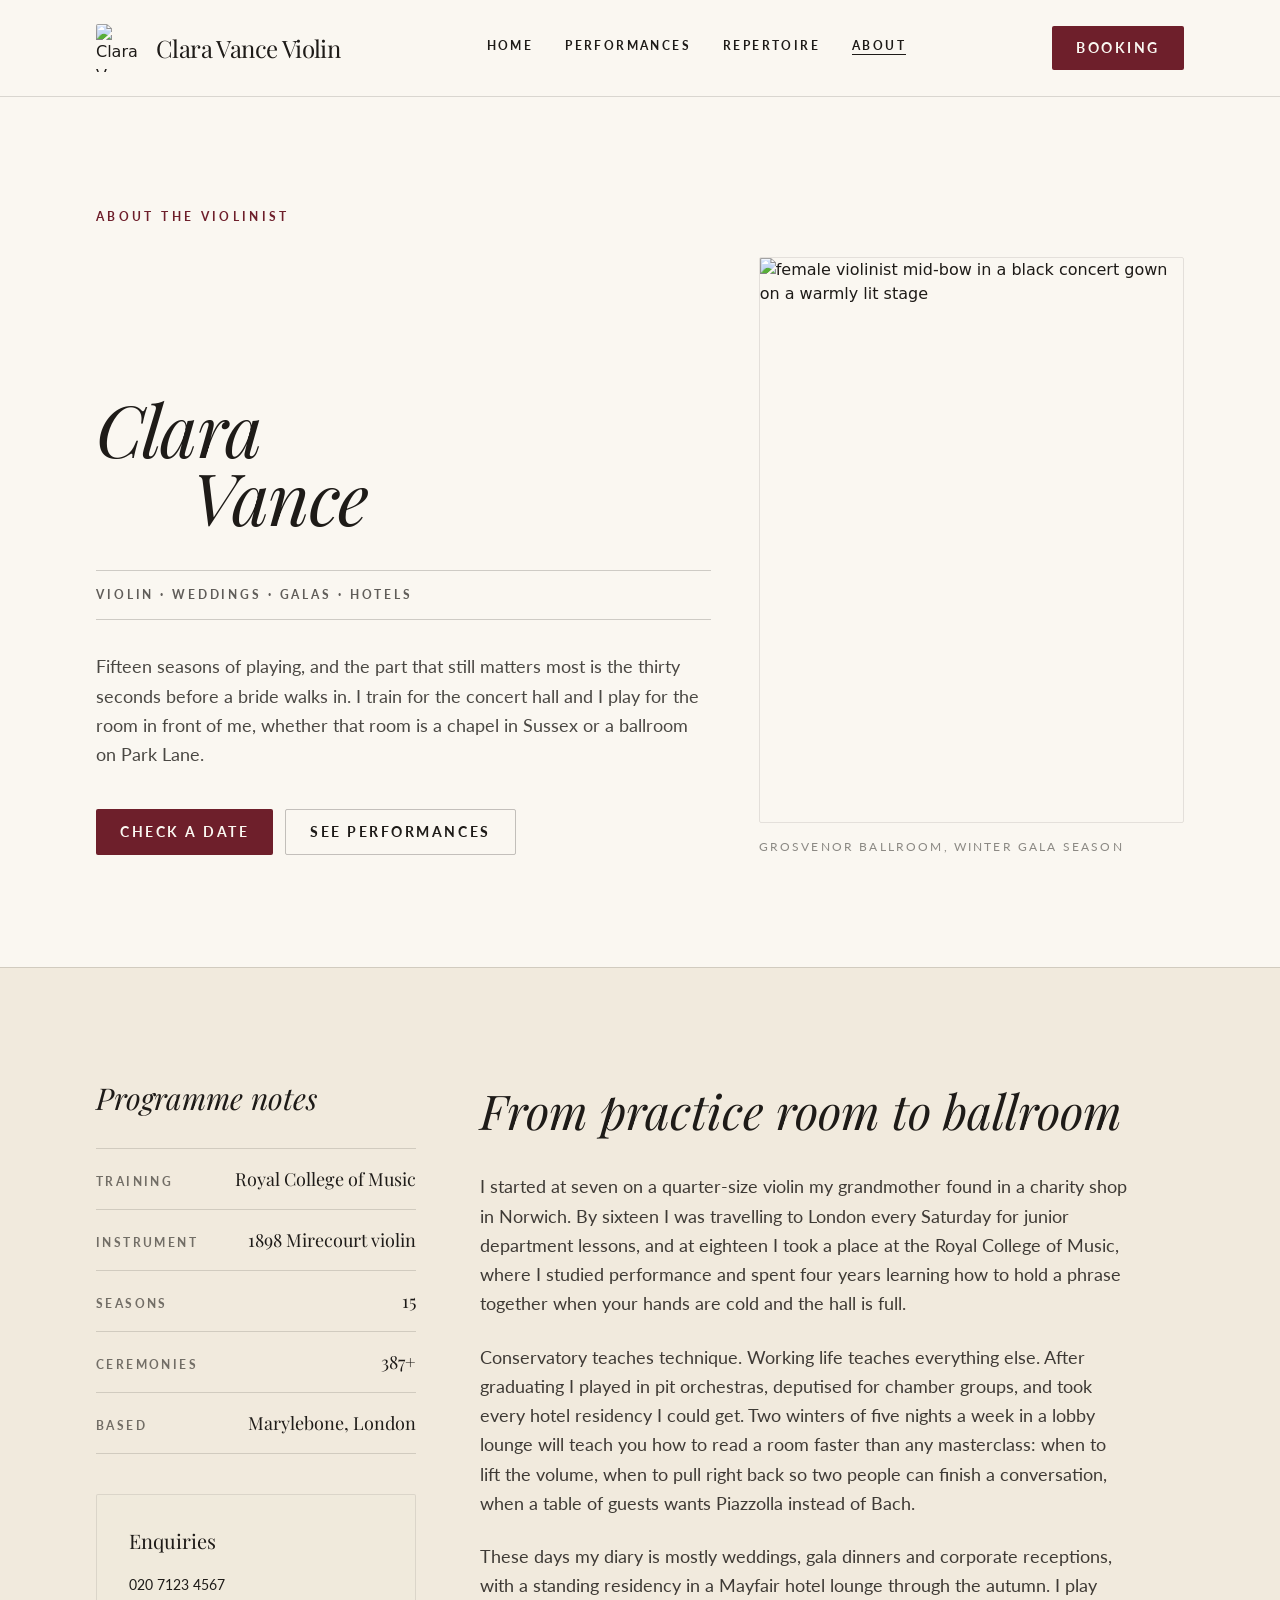
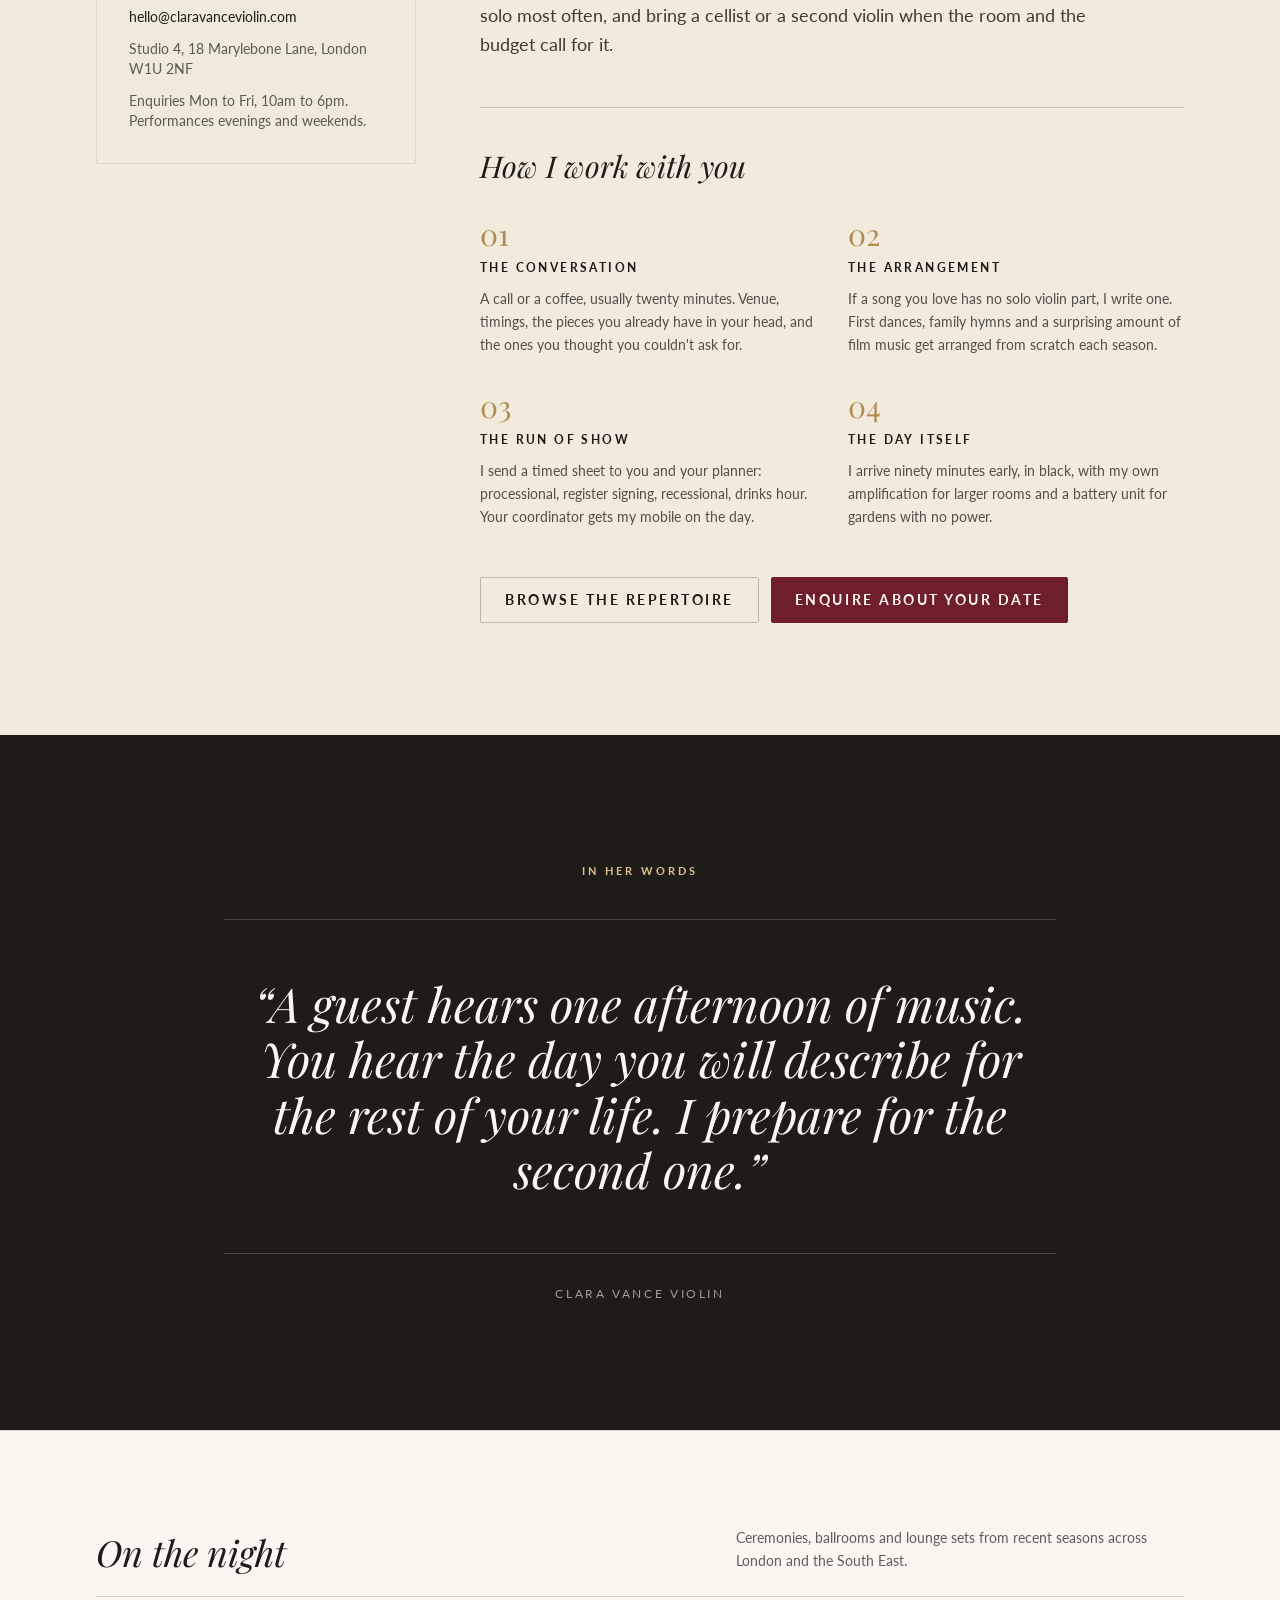
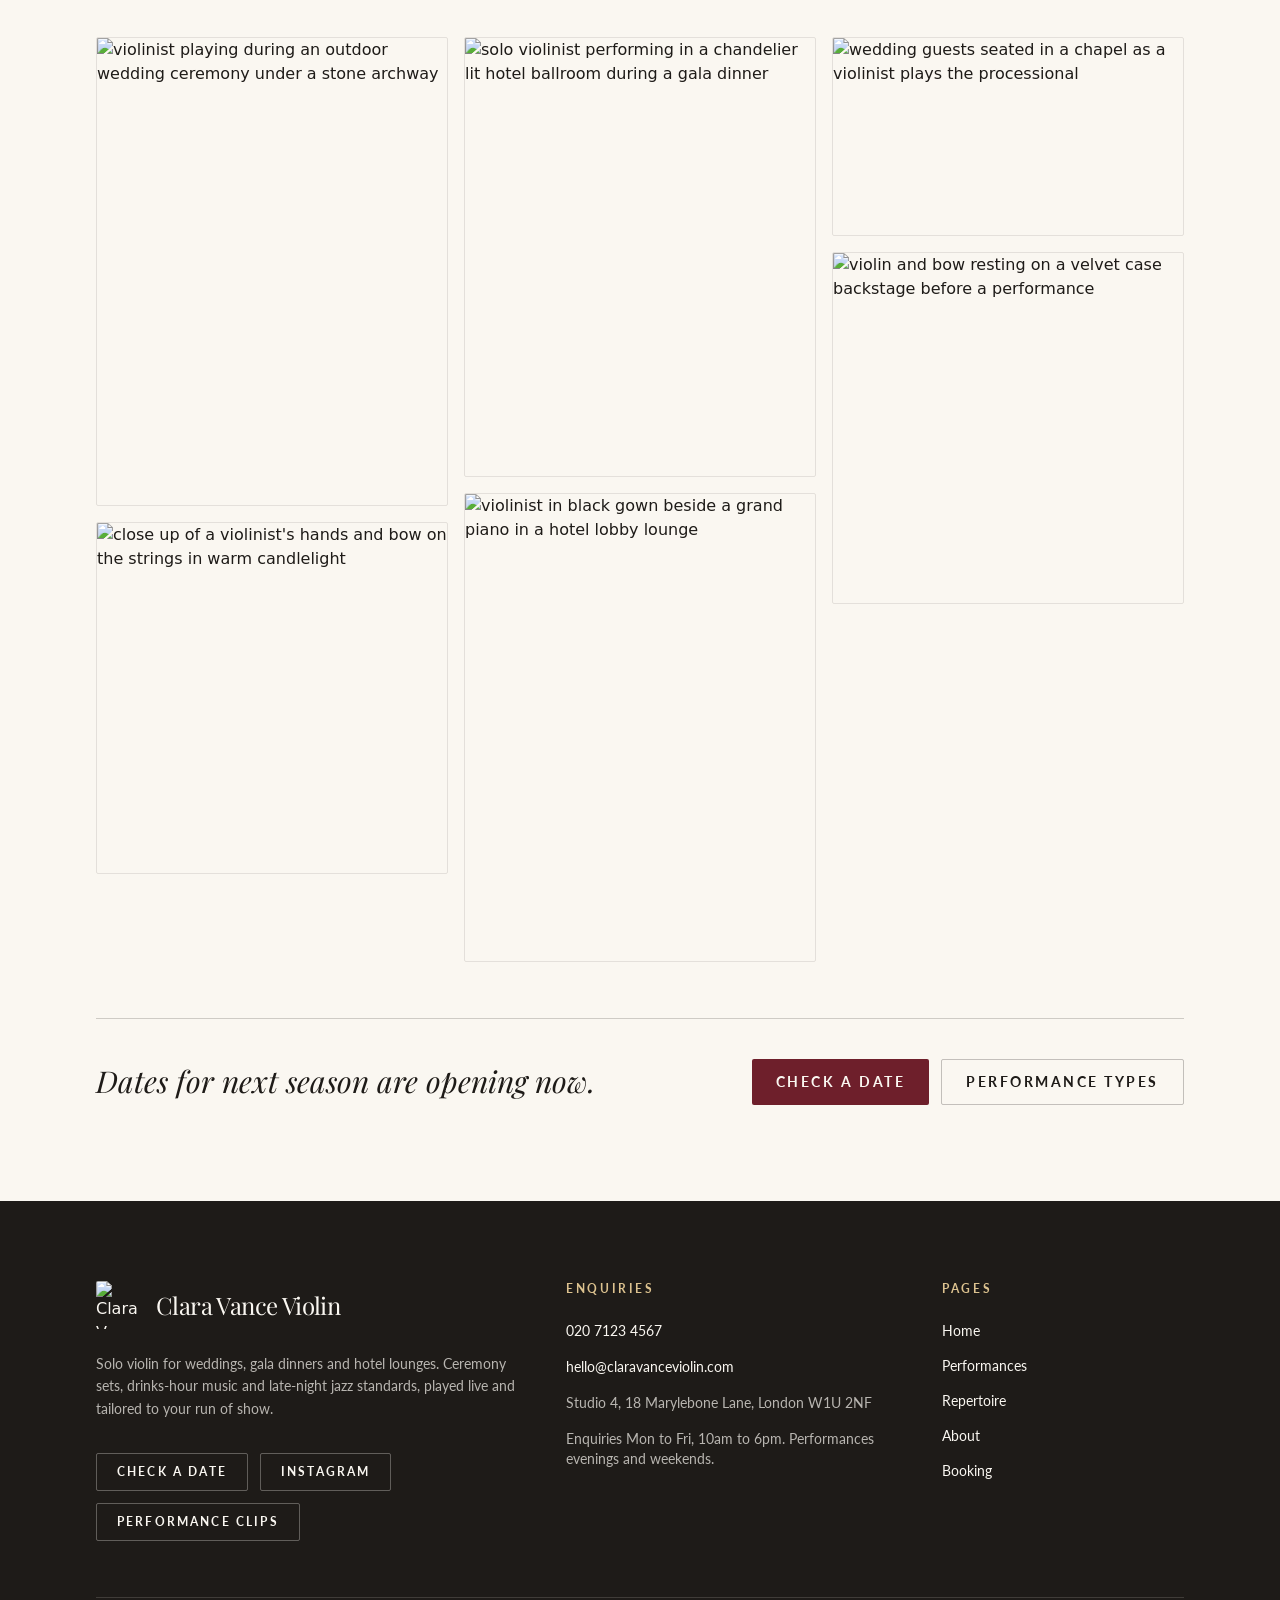
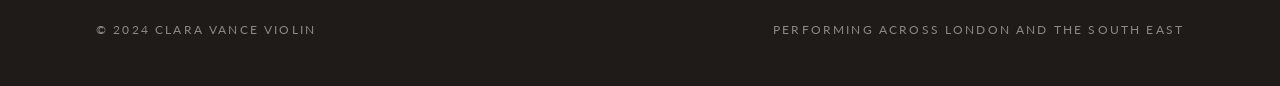
==== about.html @ da0c7bb3 "Initial site generated by Tibly" ====
<!DOCTYPE html>
<html lang="en">
<head>
<meta charset="utf-8">
<meta name="viewport" content="width=device-width, initial-scale=1">
<title>About Clara Vance | Solo Violinist for Weddings, Galas & Hotels</title>
<meta name="description" content="Conservatory-trained violinist Clara Vance on her training, fifteen seasons of stage work, and the care she brings to ceremonies, gala dinners and hotel lounges across London.">
<link rel="canonical" href="https://clara-vance-violin-9571.sites.tibly.ai/about">
<meta property="og:type" content="website">
<meta property="og:url" content="https://clara-vance-violin-9571.sites.tibly.ai/about">
<meta property="og:site_name" content="Clara Vance Violin">
<meta property="og:title" content="About Clara Vance | Solo Violinist for Weddings, Galas & Hotels">
<meta property="og:description" content="Conservatory-trained violinist Clara Vance on her training, fifteen seasons of stage work, and the care she brings to ceremonies, gala dinners and hotel lounges across London.">
<meta name="twitter:card" content="summary_large_image">
<script type="application/ld+json" data-tibly-business>{"@context":"https://schema.org","@type":"EntertainmentBusiness","image":"https://br-winter-boat-ajcnusyq.storage.c-3.us-east-2.aws.neon.tech/tibly-site-media/sites/778c7a26-e662-4192-a904-ceca4e2b416d/0bd3ab7cd6248f8b768b9ccfe8e011fa.jpg","name":"Clara Vance Violin","url":"https://clara-vance-violin-9571.sites.tibly.ai/"}</script>
<link rel="preconnect" href="https://fonts.googleapis.com">
<link rel="preconnect" href="https://fonts.gstatic.com" crossorigin>
<link href="https://fonts.googleapis.com/css2?family=Playfair+Display:ital,wght@0,400;0,500;0,700;1,400;1,500&family=Lato:wght@300;400;700;900&display=swap" rel="stylesheet">
<style>details[open] > *:not(summary){animation:tibly-acc .35s ease}@keyframes tibly-acc{from{opacity:0;transform:translateY(-4px)}}</style>
<style>@media (prefers-reduced-motion:no-preference){.tibly-fx{opacity:0;transform:translateY(24px);transition:opacity .7s ease,transform .7s ease}.tibly-fx.tibly-fx-in{opacity:1;transform:none}}</style>
<script>addEventListener('DOMContentLoaded',function(){if(!('IntersectionObserver' in window))return;var io=new IntersectionObserver(function(es){es.forEach(function(en){if(en.isIntersecting){en.target.classList.add('tibly-fx-in');io.unobserve(en.target)}})},{rootMargin:'0px 0px -8% 0px'});document.querySelectorAll('section[data-block] > *').forEach(function(el){var p=getComputedStyle(el).position;if(p==='absolute'||p==='fixed')return;if(el.getBoundingClientRect().top>innerHeight){el.classList.add('tibly-fx');io.observe(el)}})});</script>

<link rel="icon" href="https://br-winter-boat-ajcnusyq.storage.c-3.us-east-2.aws.neon.tech/tibly-site-media/sites/778c7a26-e662-4192-a904-ceca4e2b416d/442e366c1d0c30c032966763adc40802.png">
<style>.tibly-ba{position:relative;overflow:hidden;--ba:50%;cursor:ew-resize;touch-action:pan-y;user-select:none;-webkit-user-select:none}.tibly-ba>img{display:block;width:100%;height:100%;object-fit:cover}.tibly-ba .tibly-ba-before{position:absolute;inset:0;clip-path:inset(0 calc(100% - var(--ba)) 0 0)}.tibly-ba .tibly-ba-before img{display:block;width:100%;height:100%;object-fit:cover}.tibly-ba::after{content:'';position:absolute;top:0;bottom:0;left:var(--ba);width:2px;margin-left:-1px;background:#fff;box-shadow:0 0 6px rgba(0,0,0,.55);pointer-events:none;z-index:1}.tibly-ba::before{content:'';position:absolute;top:50%;left:var(--ba);width:44px;height:44px;transform:translate(-50%,-50%);border-radius:9999px;background:rgba(0,0,0,.75) url("data:image/svg+xml,%3Csvg%20xmlns='http://www.w3.org/2000/svg'%20viewBox='0%200%2024%2024'%20fill='%23fff'%3E%3Cpath%20d='M9%206l-6%206%206%206zM15%206l6%206-6%206z'/%3E%3C/svg%3E") center/22px 22px no-repeat;border:2px solid #fff;box-shadow:0 2px 8px rgba(0,0,0,.4);pointer-events:none;z-index:1}.tibly-ba input[type=range]{position:absolute;inset:0;width:100%;height:100%;margin:0;opacity:0;pointer-events:none;-webkit-appearance:none;appearance:none;z-index:2}[data-lightbox]{cursor:zoom-in}.tibly-lb{position:fixed;inset:0;z-index:9999;background:rgba(0,0,0,.92);display:flex;align-items:center;justify-content:center;cursor:zoom-out;padding:24px}.tibly-lb img{max-width:100%;max-height:100%;object-fit:contain}</style>
<script>document.addEventListener('input',function(e){var t=e.target;if(!t||t.type!=='range')return;var c=t.closest&&t.closest('.tibly-ba');if(c)c.style.setProperty('--ba',t.value+'%')});document.addEventListener('pointerdown',function(e){var c=e.target.closest&&e.target.closest('.tibly-ba');if(!c||e.button>0)return;e.preventDefault();var inp=c.querySelector('input[type=range]');var set=function(x){var r=c.getBoundingClientRect();if(!r.width)return;var p=Math.max(0,Math.min(100,(x-r.left)*100/r.width));c.style.setProperty('--ba',p+'%');if(inp)inp.value=Math.round(p)};set(e.clientX);var mv=function(ev){set(ev.clientX)};var up=function(){document.removeEventListener('pointermove',mv);document.removeEventListener('pointerup',up);document.removeEventListener('pointercancel',up)};document.addEventListener('pointermove',mv);document.addEventListener('pointerup',up);document.addEventListener('pointercancel',up)});document.addEventListener('click',function(e){var im=e.target.closest&&e.target.closest('[data-lightbox]');if(!im||!(im.currentSrc||im.src))return;e.preventDefault();var o=document.createElement('div');o.className='tibly-lb';var big=document.createElement('img');big.src=im.currentSrc||im.src;big.alt=im.alt||'';o.appendChild(big);o.addEventListener('click',function(){o.remove()});document.addEventListener('keydown',function esc(ev){if(ev.key==='Escape'){o.remove();document.removeEventListener('keydown',esc)}});document.body.appendChild(o)});document.addEventListener('click',function(e){var x=e.target.closest&&e.target.closest('[data-announce-close]');if(!x)return;var b=x.closest('[data-announce]');if(b){b.style.display='none';try{sessionStorage.setItem('tibly-announce','1')}catch(_){}}});addEventListener('DOMContentLoaded',function(){try{if(sessionStorage.getItem('tibly-announce')==='1'){var b=document.querySelector('[data-announce]');if(b)b.style.display='none'}}catch(_){}if('IntersectionObserver' in window&&!matchMedia('(prefers-reduced-motion:reduce)').matches){var els=document.querySelectorAll('[data-count]');if(els.length){var io=new IntersectionObserver(function(es){es.forEach(function(en){if(!en.isIntersecting)return;io.unobserve(en.target);var el=en.target,s=el.textContent||'',m=s.match(/[\d,]*\d(?:\.\d+)?/);if(!m)return;var raw=m[0],num=parseFloat(raw.replace(/,/g,''));if(!isFinite(num))return;if(!el.getAttribute('data-count'))el.setAttribute('data-count',s);var pre=s.slice(0,m.index),post=s.slice(m.index+raw.length),grp=raw.indexOf(',')>=0,dec=(raw.split('.')[1]||'').length,t0=performance.now();requestAnimationFrame(function tick(now){var p=Math.min((now-t0)/1400,1);p=1-Math.pow(1-p,3);var v=(num*p).toFixed(dec);if(grp)v=Number(v).toLocaleString('en-US',{minimumFractionDigits:dec});el.textContent=pre+v+post;if(p<1)requestAnimationFrame(tick)})})},{rootMargin:'0px 0px -10% 0px'});els.forEach(function(el){io.observe(el)})}}var badge=document.querySelector('[data-tibly-open]');if(badge){var src=document.querySelector('[data-tibly-field="hours"]');var txt=(src&&src.textContent||'').toLowerCase();var days=['sun','mon','tue','wed','thu','fri','sat'];var toMin=function(h,mm,ap){h=+h;mm=+(mm||0);if(ap==='pm'&&h!==12)h+=12;if(ap==='am'&&h===12)h=0;return h*60+mm};var spans=[];var re=/(sun|mon|tue|wed|thu|fri|sat|daily|every ?day)[a-z]*\s*(?:[-\u2013\u2014]\s*(sun|mon|tue|wed|thu|fri|sat)[a-z]*)?\s*:?\s*(\d{1,2})(?::(\d{2}))?\s*(am|pm)?\s*[-\u2013\u2014]\s*(\d{1,2})(?::(\d{2}))?\s*(am|pm)?/g,mm;while((mm=re.exec(txt))){var d1=mm[1].slice(0,3),d2=mm[2],ap1=mm[5]||(mm[8]==='pm'&&+mm[3]<=+mm[6]?'am':mm[8]),o=toMin(mm[3],mm[4],ap1),c=toMin(mm[6],mm[7],mm[8]);var from=d1==='dai'||d1==='eve'?0:days.indexOf(d1),to=d2?days.indexOf(d2.slice(0,3)):(d1==='dai'||d1==='eve'?6:from);if(from<0)continue;for(var d=from;;d=(d+1)%7){spans.push([d,o,c]);if(d===to)break}}if(spans.length){var now=new Date(),cur=now.getDay(),min=now.getHours()*60+now.getMinutes();var open=spans.some(function(s){return s[0]===cur&&min>=s[1]&&min<s[2]});badge.textContent=open?(badge.getAttribute('data-open-text')||'Open now'):(badge.getAttribute('data-closed-text')||'Closed now');badge.setAttribute('data-state',open?'open':'closed');badge.hidden=false}}});</script>
<style>header a[aria-current="page"]:not(:has(img,svg)){text-decoration:underline;text-underline-offset:4px;text-decoration-thickness:1px}</style>
<style>#nav-open~[class*="peer-checked:"][class*="fixed"]{min-height:100vh;min-height:100dvh}@media (prefers-reduced-motion:no-preference){label[for="nav-open"] span{transition:transform .3s ease,opacity .2s ease}header:has(#nav-open:checked) label[for="nav-open"]:not([aria-label="Close" i]) span:not(:has(span)):nth-of-type(1){transform:translateY(8px) rotate(45deg)}header:has(#nav-open:checked) label[for="nav-open"]:not([aria-label="Close" i]) span:not(:has(span)):nth-of-type(2){opacity:0}header:has(#nav-open:checked) label[for="nav-open"]:not([aria-label="Close" i]) span:not(:has(span)):nth-of-type(3){transform:translateY(-8px) rotate(-45deg)}#nav-open:checked~[class*="peer-checked:"]{animation:tibly-nav-in .25s ease}#nav-open:checked~[class*="peer-checked:"] label[for="nav-open"]{display:inline-block;animation:tibly-x-in .35s ease}@keyframes tibly-nav-in{from{opacity:0;transform:translateY(10px)}}@keyframes tibly-x-in{from{opacity:0;transform:rotate(-90deg) scale(.6)}}}</style>
<link rel="stylesheet" href="/styles.css?v=04a5b205">
</head>
<body>
<!-- block:header -->
<header class="w-full bg-surface text-ink border-b border-ink/15">
  <div class="mx-auto w-full max-w-6xl px-5 sm:px-8">
    <input type="checkbox" id="nav-open" class="peer sr-only">

    <div class="flex items-center justify-between gap-4 py-4 md:py-6">
      <a href="/" class="flex items-center gap-3 group">
        <img data-tibly-logo src="https://br-winter-boat-ajcnusyq.storage.c-3.us-east-2.aws.neon.tech/tibly-site-media/sites/778c7a26-e662-4192-a904-ceca4e2b416d/0bd3ab7cd6248f8b768b9ccfe8e011fa.jpg"
             alt="Clara Vance Violin" class="h-10 w-10 md:h-12 md:w-12 rounded-sm object-cover">
        <span class="font-display text-lg md:text-2xl tracking-tight leading-none transition-colors duration-300 group-hover:text-brand-600" data-tibly-field="business-name">Clara Vance Violin</span>
      </a>

      <nav class="hidden md:flex items-center gap-8 font-body text-xs font-bold uppercase tracking-[0.2em]">
        <a href="/" class="border-b border-transparent pb-1 transition-colors duration-300 hover:border-brand-600 hover:text-brand-600">Home</a>
        <a href="/performances" class="border-b border-transparent pb-1 transition-colors duration-300 hover:border-brand-600 hover:text-brand-600">Performances</a>
        <a href="/repertoire" class="border-b border-transparent pb-1 transition-colors duration-300 hover:border-brand-600 hover:text-brand-600">Repertoire</a>
        <a href="/about" class="border-b border-transparent pb-1 transition-colors duration-300 hover:border-brand-600 hover:text-brand-600" aria-current="page">About</a>
      </nav>

      <a href="/booking" class="btn hidden md:inline-flex">Booking</a>

      <label for="nav-open" class="md:hidden cursor-pointer p-2 -mr-2" aria-label="Menu">
        <span class="block h-px w-7 bg-ink"></span>
        <span class="block h-px w-7 bg-ink mt-2"></span>
        <span class="block h-px w-7 bg-ink mt-2"></span>
      </label>
    </div>

    <div class="hidden peer-checked:flex md:hidden fixed inset-0 z-50 flex-col bg-surface">
      <div class="flex items-center justify-between px-5 py-4 border-b border-ink/15">
        <span class="flex items-center gap-3">
          <img src="https://br-winter-boat-ajcnusyq.storage.c-3.us-east-2.aws.neon.tech/tibly-site-media/sites/778c7a26-e662-4192-a904-ceca4e2b416d/0bd3ab7cd6248f8b768b9ccfe8e011fa.jpg"
               alt="Clara Vance Violin" class="h-10 w-10 rounded-sm object-cover">
          <span class="font-display text-lg tracking-tight">Clara Vance Violin</span>
        </span>
        <label for="nav-open" aria-label="Close" class="cursor-pointer p-2 -mr-2 font-display text-3xl leading-none">&times;</label>
      </div>

      <nav class="flex flex-col gap-6 px-5 py-10 font-display text-3xl">
        <a href="/" class="transition-colors duration-300 hover:text-brand-600">Home</a>
        <a href="/performances" class="transition-colors duration-300 hover:text-brand-600">Performances</a>
        <a href="/repertoire" class="transition-colors duration-300 hover:text-brand-600">Repertoire</a>
        <a href="/about" class="transition-colors duration-300 hover:text-brand-600" aria-current="page">About</a>
        <a href="/booking" class="transition-colors duration-300 hover:text-brand-600">Booking</a>
      </nav>

      <div class="mt-auto border-t border-ink/15 px-5 py-6">
        <a href="/booking" class="btn w-full">Check a date</a>
      </div>
    </div>
  </div>
</header>
<!-- /block:header -->
<!-- block:statement-hero -->
<section class="bg-surface text-ink" data-block="statement-hero">
  <div class="mx-auto w-full max-w-6xl px-5 sm:px-8 py-16 md:py-28">
    <p class="font-body text-[11px] sm:text-xs font-bold uppercase tracking-[0.28em] text-brand-600">About the violinist</p>

    <div class="mt-8 grid grid-cols-1 gap-10 md:grid-cols-12 md:gap-12 md:items-end">
      <div class="md:col-span-7">
        <h1 class="font-display text-4xl leading-[0.95] tracking-tight sm:text-6xl md:text-7xl">
          <span class="block italic">Clara</span>
          <span class="block italic pl-6 sm:pl-16 md:pl-24">Vance</span>
        </h1>

        <div class="mt-10 border-t border-b border-ink/20 py-4">
          <p class="font-body text-[11px] sm:text-xs font-bold uppercase tracking-[0.24em] text-ink/70">
            Violin &middot; Weddings &middot; Galas &middot; Hotels
          </p>
        </div>

        <p class="mt-8 max-w-prose font-body text-base leading-relaxed text-ink/80 sm:text-lg">
          Fifteen seasons of playing, and the part that still matters most is the thirty seconds
          before a bride walks in. I train for the concert hall and I play for the room in front of me,
          whether that room is a chapel in Sussex or a ballroom on Park Lane.
        </p>

        <div class="mt-10 flex flex-col gap-3 sm:flex-row sm:flex-wrap">
          <a href="/booking" class="btn">Check a date</a>
          <a href="/performances" class="btn-secondary">See performances</a>
        </div>
      </div>

      <div class="md:col-span-5">
        <div class="overflow-hidden rounded-sm border border-ink/10">
          <img loading="lazy" src="https://images.pexels.com/photos/4898305/pexels-photo-4898305.jpeg?auto=compress&cs=tinysrgb&h=650&w=940" alt="female violinist mid-bow in a black concert gown on a warmly lit stage" class="aspect-[3/4] w-full object-cover animate-kenburns">
        </div>
        <p class="mt-4 font-body text-xs uppercase tracking-[0.18em] text-ink/50">
          Grosvenor Ballroom, winter gala season
        </p>
      </div>
    </div>
  </div>
</section>
<!-- /block:statement-hero -->
<!-- block:longform-intro -->
<section class="bg-surface-2 text-ink border-t border-ink/15" data-block="longform-intro">
  <div class="mx-auto w-full max-w-6xl px-5 sm:px-8 py-16 md:py-28">
    <div class="grid grid-cols-1 gap-12 md:grid-cols-12 md:gap-16">

      <aside class="md:col-span-4">
        <h2 class="font-display text-2xl italic sm:text-3xl">Programme notes</h2>
        <dl class="mt-8 divide-y divide-ink/15 border-t border-b border-ink/15">
          <div class="flex items-baseline justify-between gap-6 py-4">
            <dt class="font-body text-xs font-bold uppercase tracking-[0.2em] text-ink/60">Training</dt>
            <dd class="font-display text-lg text-right">Royal College of Music</dd>
          </div>
          <div class="flex items-baseline justify-between gap-6 py-4">
            <dt class="font-body text-xs font-bold uppercase tracking-[0.2em] text-ink/60">Instrument</dt>
            <dd class="font-display text-lg text-right">1898 Mirecourt violin</dd>
          </div>
          <div class="flex items-baseline justify-between gap-6 py-4">
            <dt class="font-body text-xs font-bold uppercase tracking-[0.2em] text-ink/60">Seasons</dt>
            <dd class="font-display text-lg text-right"><span data-count>15</span></dd>
          </div>
          <div class="flex items-baseline justify-between gap-6 py-4">
            <dt class="font-body text-xs font-bold uppercase tracking-[0.2em] text-ink/60">Ceremonies</dt>
            <dd class="font-display text-lg text-right"><span data-count>400+</span></dd>
          </div>
          <div class="flex items-baseline justify-between gap-6 py-4">
            <dt class="font-body text-xs font-bold uppercase tracking-[0.2em] text-ink/60">Based</dt>
            <dd class="font-display text-lg text-right">Marylebone, London</dd>
          </div>
        </dl>

        <div class="card mt-10">
          <h3 class="font-display text-xl">Enquiries</h3>
          <ul class="mt-5 space-y-3 font-body text-sm">
            <li>
              <a href="tel:+442071234567" class="border-b border-transparent pb-0.5 transition-colors duration-300 hover:border-brand-600 hover:text-brand-600">
                <span data-tibly-field="phone">020 7123 4567</span>
              </a>
            </li>
            <li>
              <a href="mailto:hello@claravanceviolin.com" class="break-words border-b border-transparent pb-0.5 transition-colors duration-300 hover:border-brand-600 hover:text-brand-600">
                <span data-tibly-field="email">hello@claravanceviolin.com</span>
              </a>
            </li>
            <li class="text-ink/70" data-tibly-field="address">Studio 4, 18 Marylebone Lane, London W1U 2NF</li>
            <li class="flex flex-wrap items-center gap-3">
              <span class="text-ink/70" data-tibly-field="hours">Enquiries Mon to Fri, 10am to 6pm. Performances evenings and weekends.</span>
              <span data-tibly-open hidden class="rounded-sm border border-ink/20 px-2 py-1 font-body text-[10px] font-bold uppercase tracking-[0.18em] data-[state=open]:border-brand-600 data-[state=open]:text-brand-600"></span>
            </li>
          </ul>
        </div>
      </aside>

      <div class="md:col-span-8">
        <h2 class="font-display text-3xl italic leading-tight sm:text-4xl md:text-5xl">
          From practice room to ballroom
        </h2>

        <div class="mt-8 max-w-prose space-y-6 font-body text-base leading-relaxed text-ink/85 sm:text-lg">
          <p>
            I started at seven on a quarter-size violin my grandmother found in a charity shop in Norwich.
            By sixteen I was travelling to London every Saturday for junior department lessons, and at
            eighteen I took a place at the Royal College of Music, where I studied performance and spent
            four years learning how to hold a phrase together when your hands are cold and the hall is full.
          </p>
          <p>
            Conservatory teaches technique. Working life teaches everything else. After graduating I played
            in pit orchestras, deputised for chamber groups, and took every hotel residency I could get.
            Two winters of five nights a week in a lobby lounge will teach you how to read a room faster
            than any masterclass: when to lift the volume, when to pull right back so two people can finish
            a conversation, when a table of guests wants Piazzolla instead of Bach.
          </p>
          <p>
            These days my diary is mostly weddings, gala dinners and corporate receptions, with a standing
            residency in a Mayfair hotel lounge through the autumn. I play solo most often, and bring a
            cellist or a second violin when the room and the budget call for it.
          </p>
        </div>

        <div class="mt-12 border-t border-ink/20 pt-10">
          <h3 class="font-display text-2xl italic sm:text-3xl">How I work with you</h3>
          <div class="mt-8 grid grid-cols-1 gap-8 sm:grid-cols-2">
            <div>
              <p class="font-display text-3xl text-accent-500">01</p>
              <h4 class="mt-2 font-body text-xs font-bold uppercase tracking-[0.2em]">The conversation</h4>
              <p class="mt-3 font-body text-sm leading-relaxed text-ink/75">
                A call or a coffee, usually twenty minutes. Venue, timings, the pieces you already have in
                your head, and the ones you thought you couldn't ask for.
              </p>
            </div>
            <div>
              <p class="font-display text-3xl text-accent-500">02</p>
              <h4 class="mt-2 font-body text-xs font-bold uppercase tracking-[0.2em]">The arrangement</h4>
              <p class="mt-3 font-body text-sm leading-relaxed text-ink/75">
                If a song you love has no solo violin part, I write one. First dances, family hymns and
                a surprising amount of film music get arranged from scratch each season.
              </p>
            </div>
            <div>
              <p class="font-display text-3xl text-accent-500">03</p>
              <h4 class="mt-2 font-body text-xs font-bold uppercase tracking-[0.2em]">The run of show</h4>
              <p class="mt-3 font-body text-sm leading-relaxed text-ink/75">
                I send a timed sheet to you and your planner: processional, register signing, recessional,
                drinks hour. Your coordinator gets my mobile on the day.
              </p>
            </div>
            <div>
              <p class="font-display text-3xl text-accent-500">04</p>
              <h4 class="mt-2 font-body text-xs font-bold uppercase tracking-[0.2em]">The day itself</h4>
              <p class="mt-3 font-body text-sm leading-relaxed text-ink/75">
                I arrive ninety minutes early, in black, with my own amplification for larger rooms and
                a battery unit for gardens with no power.
              </p>
            </div>
          </div>
        </div>

        <div class="mt-12 flex flex-col gap-3 sm:flex-row sm:flex-wrap">
          <a href="/repertoire" class="btn-secondary">Browse the repertoire</a>
          <a href="/booking" class="btn">Enquire about your date</a>
        </div>
      </div>
    </div>
  </div>
</section>
<!-- /block:longform-intro -->
<!-- block:pull-quote -->
<section class="bg-ink text-surface" data-block="pull-quote">
  <div class="mx-auto w-full max-w-4xl px-5 sm:px-8 py-20 md:py-32">
    <p class="text-center font-body text-[11px] font-bold uppercase tracking-[0.28em] text-accent-300">In her words</p>
    <blockquote class="mt-10 border-t border-b border-surface/20 py-10 md:py-14">
      <p class="text-center font-display text-2xl italic leading-snug sm:text-4xl md:text-5xl md:leading-[1.15]">
        &ldquo;A guest hears one afternoon of music. You hear the day you will describe
        for the rest of your life. I prepare for the second one.&rdquo;
      </p>
    </blockquote>
    <p class="mt-8 text-center font-body text-xs uppercase tracking-[0.22em] text-surface/60">
      <span data-tibly-field="business-name">Clara Vance Violin</span>
    </p>
  </div>
</section>
<!-- /block:pull-quote -->
<!-- block:gallery-strip -->
<section class="bg-surface text-ink border-t border-ink/15" data-block="gallery-strip">
  <div class="mx-auto w-full max-w-6xl px-5 sm:px-8 py-16 md:py-24">
    <div class="flex flex-col gap-4 border-b border-ink/20 pb-6 sm:flex-row sm:items-end sm:justify-between">
      <h2 class="font-display text-3xl italic sm:text-4xl">On the night</h2>
      <p class="max-w-md font-body text-sm leading-relaxed text-ink/70">
        Ceremonies, ballrooms and lounge sets from recent seasons across London and the South East.
      </p>
    </div>

    <div class="mt-10 columns-2 gap-4 md:columns-3">
      <figure class="mb-4 break-inside-avoid overflow-hidden rounded-sm border border-ink/10">
        <img loading="lazy" data-lightbox src="https://images.pexels.com/photos/38661372/pexels-photo-38661372.jpeg?auto=compress&cs=tinysrgb&h=650&w=940" alt="violinist playing during an outdoor wedding ceremony under a stone archway" class="aspect-[3/4] w-full object-cover transition-transform duration-500 hover:scale-105">
      </figure>
      <figure class="mb-4 break-inside-avoid overflow-hidden rounded-sm border border-ink/10">
        <img loading="lazy" data-lightbox src="https://images.pexels.com/photos/18926394/pexels-photo-18926394.jpeg?auto=compress&cs=tinysrgb&h=650&w=940" alt="close up of a violinist's hands and bow on the strings in warm candlelight" class="aspect-square w-full object-cover transition-transform duration-500 hover:scale-105">
      </figure>
      <figure class="mb-4 break-inside-avoid overflow-hidden rounded-sm border border-ink/10">
        <img loading="lazy" data-lightbox src="https://images.pexels.com/photos/37095586/pexels-photo-37095586.jpeg?auto=compress&cs=tinysrgb&h=650&w=940" alt="solo violinist performing in a chandelier lit hotel ballroom during a gala dinner" class="aspect-[4/5] w-full object-cover transition-transform duration-500 hover:scale-105">
      </figure>
      <figure class="mb-4 break-inside-avoid overflow-hidden rounded-sm border border-ink/10">
        <img loading="lazy" data-lightbox src="https://images.pexels.com/photos/11276604/pexels-photo-11276604.jpeg?auto=compress&cs=tinysrgb&h=650&w=940" alt="violinist in black gown beside a grand piano in a hotel lobby lounge" class="aspect-[3/4] w-full object-cover transition-transform duration-500 hover:scale-105">
      </figure>
      <figure class="mb-4 break-inside-avoid overflow-hidden rounded-sm border border-ink/10">
        <img loading="lazy" data-lightbox src="https://images.pexels.com/photos/8815294/pexels-photo-8815294.jpeg?auto=compress&cs=tinysrgb&h=650&w=940" alt="wedding guests seated in a chapel as a violinist plays the processional" class="aspect-video w-full object-cover transition-transform duration-500 hover:scale-105">
      </figure>
      <figure class="mb-4 break-inside-avoid overflow-hidden rounded-sm border border-ink/10">
        <img loading="lazy" data-lightbox src="https://images.pexels.com/photos/35336036/pexels-photo-35336036.jpeg?auto=compress&cs=tinysrgb&h=650&w=940" alt="violin and bow resting on a velvet case backstage before a performance" class="aspect-square w-full object-cover transition-transform duration-500 hover:scale-105">
      </figure>
    </div>

    <div class="mt-14 border-t border-ink/20 pt-10 md:flex md:items-center md:justify-between md:gap-10">
      <p class="max-w-prose font-display text-2xl italic leading-snug sm:text-3xl">
        Dates for next season are opening now.
      </p>
      <div class="mt-6 flex flex-col gap-3 sm:flex-row md:mt-0 md:shrink-0">
        <a href="/booking" class="btn">Check a date</a>
        <a href="/performances" class="btn-secondary">Performance types</a>
      </div>
    </div>
  </div>
</section>
<!-- /block:gallery-strip -->
<!-- block:footer -->
<footer class="bg-ink text-surface pt-16 pb-24 md:pt-20 md:pb-12">
  <div class="mx-auto w-full max-w-6xl px-5 sm:px-8">
    <div class="grid grid-cols-1 gap-12 md:grid-cols-12 md:gap-10">
      <div class="md:col-span-5">
        <div class="flex items-center gap-3">
          <img src="https://br-winter-boat-ajcnusyq.storage.c-3.us-east-2.aws.neon.tech/tibly-site-media/sites/778c7a26-e662-4192-a904-ceca4e2b416d/0bd3ab7cd6248f8b768b9ccfe8e011fa.jpg"
               alt="Clara Vance Violin" class="h-12 w-12 rounded-sm object-cover">
          <span class="font-display text-2xl tracking-tight" data-tibly-field="business-name">Clara Vance Violin</span>
        </div>
        <p class="mt-6 max-w-prose font-body text-sm leading-relaxed text-surface/70">
          Solo violin for weddings, gala dinners and hotel lounges. Ceremony sets, drinks-hour music and late-night jazz standards, played live and tailored to your run of show.
        </p>
        <div class="mt-8 flex flex-wrap gap-3" data-tibly-field="links">
          <a href="/booking" class="rounded-sm border border-surface/30 px-5 py-2.5 font-body text-xs font-bold uppercase tracking-[0.18em] transition-colors duration-300 hover:border-accent-400 hover:text-accent-300">Check a date</a>
          <a href="https://instagram.com" class="rounded-sm border border-surface/30 px-5 py-2.5 font-body text-xs font-bold uppercase tracking-[0.18em] transition-colors duration-300 hover:border-accent-400 hover:text-accent-300">Instagram</a>
          <a href="https://youtube.com" class="rounded-sm border border-surface/30 px-5 py-2.5 font-body text-xs font-bold uppercase tracking-[0.18em] transition-colors duration-300 hover:border-accent-400 hover:text-accent-300">Performance clips</a>
        </div>
      </div>

      <div class="md:col-span-4">
        <h2 class="font-body text-xs font-bold uppercase tracking-[0.22em] text-accent-300">Enquiries</h2>
        <ul class="mt-6 space-y-4 font-body text-sm">
          <li>
            <a href="tel:+442071234567" class="transition-colors duration-300 hover:text-accent-300">
              <span data-tibly-field="phone">020 7123 4567</span>
            </a>
          </li>
          <li>
            <a href="mailto:hello@claravanceviolin.com" class="break-words transition-colors duration-300 hover:text-accent-300">
              <span data-tibly-field="email">hello@claravanceviolin.com</span>
            </a>
          </li>
          <li>
            <span class="block text-surface/70" data-tibly-field="address">Studio 4, 18 Marylebone Lane, London W1U 2NF</span>
          </li>
          <li>
            <span class="block text-surface/70" data-tibly-field="hours">Enquiries Mon to Fri, 10am to 6pm. Performances evenings and weekends.</span>
          </li>
        </ul>
      </div>

      <div class="md:col-span-3">
        <h2 class="font-body text-xs font-bold uppercase tracking-[0.22em] text-accent-300">Pages</h2>
        <nav class="mt-6 flex flex-col gap-3 font-body text-sm">
          <a href="/" class="w-fit border-b border-transparent pb-0.5 transition-colors duration-300 hover:border-accent-400 hover:text-accent-300">Home</a>
          <a href="/performances" class="w-fit border-b border-transparent pb-0.5 transition-colors duration-300 hover:border-accent-400 hover:text-accent-300">Performances</a>
          <a href="/repertoire" class="w-fit border-b border-transparent pb-0.5 transition-colors duration-300 hover:border-accent-400 hover:text-accent-300">Repertoire</a>
          <a href="/about" class="w-fit border-b border-transparent pb-0.5 transition-colors duration-300 hover:border-accent-400 hover:text-accent-300">About</a>
          <a href="/booking" class="w-fit border-b border-transparent pb-0.5 transition-colors duration-300 hover:border-accent-400 hover:text-accent-300">Booking</a>
        </nav>
      </div>
    </div>

    <div class="mt-14 flex flex-col gap-2 border-t border-surface/15 pt-6 font-body text-xs uppercase tracking-[0.18em] text-surface/50 sm:flex-row sm:items-center sm:justify-between">
      <p>&copy; 2024 Clara Vance Violin</p>
      <p>Performing across London and the South East</p>
    </div>
  </div>

  <div class="md:hidden fixed bottom-0 inset-x-0 z-40 border-t border-brand-800 bg-brand-600">
    <a href="tel:+442071234567" class="flex w-full items-center justify-center px-5 py-4 font-body text-sm font-bold uppercase tracking-[0.18em] text-surface transition-colors duration-300 hover:bg-brand-700">
      Call <span class="ml-2 normal-case tracking-normal" data-tibly-field="phone">020 7123 4567</span>
    </a>
  </div>
</footer>
<!-- /block:footer -->
  <script async src="https://api.tibly.ai/widget/v1.js"></script>
</body>
</html>
---- styles.css ----
/*! tailwindcss v4.3.2 | MIT License | https://tailwindcss.com */
@layer properties{@supports (((-webkit-hyphens:none)) and (not (margin-trim:inline))) or ((-moz-orient:inline) and (not (color:rgb(from red r g b)))){*,:before,:after,::backdrop{--tw-space-y-reverse:0;--tw-divide-y-reverse:0;--tw-border-style:solid;--tw-leading:initial;--tw-font-weight:initial;--tw-tracking:initial;--tw-duration:initial;--tw-scale-x:1;--tw-scale-y:1;--tw-scale-z:1;--tw-shadow:0 0 #0000;--tw-shadow-color:initial;--tw-shadow-alpha:100%;--tw-inset-shadow:0 0 #0000;--tw-inset-shadow-color:initial;--tw-inset-shadow-alpha:100%;--tw-ring-color:initial;--tw-ring-shadow:0 0 #0000;--tw-inset-ring-color:initial;--tw-inset-ring-shadow:0 0 #0000;--tw-ring-inset:initial;--tw-ring-offset-width:0px;--tw-ring-offset-color:#fff;--tw-ring-offset-shadow:0 0 #0000}}}@layer theme{:root,:host{--font-sans:ui-sans-serif, system-ui, sans-serif, "Apple Color Emoji", "Segoe UI Emoji", "Segoe UI Symbol", "Noto Color Emoji";--font-mono:ui-monospace, SFMono-Regular, Menlo, Monaco, Consolas, "Liberation Mono", "Courier New", monospace;--spacing:.25rem;--container-md:28rem;--container-4xl:56rem;--container-5xl:64rem;--container-6xl:72rem;--text-xs:.75rem;--text-xs--line-height:calc(1 / .75);--text-sm:.875rem;--text-sm--line-height:calc(1.25 / .875);--text-base:1rem;--text-base--line-height:calc(1.5 / 1);--text-lg:1.125rem;--text-lg--line-height:calc(1.75 / 1.125);--text-xl:1.25rem;--text-xl--line-height:calc(1.75 / 1.25);--text-2xl:1.5rem;--text-2xl--line-height:calc(2 / 1.5);--text-3xl:1.875rem;--text-3xl--line-height:calc(2.25 / 1.875);--text-4xl:2.25rem;--text-4xl--line-height:calc(2.5 / 2.25);--text-5xl:3rem;--text-5xl--line-height:1;--text-6xl:3.75rem;--text-6xl--line-height:1;--text-7xl:4.5rem;--text-7xl--line-height:1;--text-8xl:6rem;--text-8xl--line-height:1;--font-weight-normal:400;--font-weight-bold:700;--tracking-tight:-.025em;--tracking-normal:0em;--leading-tight:1.25;--leading-snug:1.375;--leading-relaxed:1.625;--radius-sm:2px;--radius-md:4px;--radius-lg:6px;--aspect-video:16 / 9;--default-transition-duration:.15s;--default-transition-timing-function:cubic-bezier(.4, 0, .2, 1);--default-font-family:var(--font-sans);--default-mono-font-family:var(--font-mono);--color-surface:#faf7f1;--color-surface-2:#f1eadd;--color-ink:#1e1b18;--color-brand-50:#fbf3f4;--color-brand-100:#f5e3e6;--color-brand-200:#e9c6cb;--color-brand-300:#d69aa4;--color-brand-400:#b96274;--color-brand-500:#8f3546;--color-brand-600:#6e1f2b;--color-brand-700:#5a1923;--color-brand-800:#45131b;--color-brand-900:#2e0d12;--color-accent-50:#fbf8f1;--color-accent-100:#f5eddd;--color-accent-200:#eadab9;--color-accent-300:#dcc28f;--color-accent-400:#c9a66b;--color-accent-500:#b08d4f;--color-accent-600:#94743f;--color-accent-700:#745a31;--color-accent-800:#554224;--color-accent-900:#392c18;--font-display:"Playfair Display", Georgia, serif;--font-body:"Lato", system-ui, sans-serif;--animate-marquee:marquee 30s linear infinite;--animate-kenburns:kenburns 18s ease-in-out infinite alternate;--animate-float:float 6s ease-in-out infinite;--animate-pulse-soft:pulse-soft 4s ease-in-out infinite;--animate-spin-slow:spin-slow 24s linear infinite}}@layer base{*,:after,:before,::backdrop{box-sizing:border-box;border:0 solid;margin:0;padding:0}::file-selector-button{box-sizing:border-box;border:0 solid;margin:0;padding:0}html,:host{-webkit-text-size-adjust:100%;tab-size:4;line-height:1.5;font-family:var(--default-font-family,ui-sans-serif, system-ui, sans-serif, "Apple Color Emoji", "Segoe UI Emoji", "Segoe UI Symbol", "Noto Color Emoji");font-feature-settings:var(--default-font-feature-settings,normal);font-variation-settings:var(--default-font-variation-settings,normal);-webkit-tap-highlight-color:transparent}hr{height:0;color:inherit;border-top-width:1px}abbr:where([title]){-webkit-text-decoration:underline dotted;text-decoration:underline dotted}h1,h2,h3,h4,h5,h6{font-size:inherit;font-weight:inherit}a{color:inherit;-webkit-text-decoration:inherit;-webkit-text-decoration:inherit;-webkit-text-decoration:inherit;text-decoration:inherit}b,strong{font-weight:bolder}code,kbd,samp,pre{font-family:var(--default-mono-font-family,ui-monospace, SFMono-Regular, Menlo, Monaco, Consolas, "Liberation Mono", "Courier New", monospace);font-feature-settings:var(--default-mono-font-feature-settings,normal);font-variation-settings:var(--default-mono-font-variation-settings,normal);font-size:1em}small{font-size:80%}sub,sup{vertical-align:baseline;font-size:75%;line-height:0;position:relative}sub{bottom:-.25em}sup{top:-.5em}table{text-indent:0;border-color:inherit;border-collapse:collapse}:-moz-focusring{outline:auto}progress{vertical-align:baseline}summary{display:list-item}ol,ul,menu{list-style:none}img,svg,video,canvas,audio,iframe,embed,object{vertical-align:middle;display:block}img,video{max-width:100%;height:auto}button,input,select,optgroup,textarea{font:inherit;font-feature-settings:inherit;font-variation-settings:inherit;letter-spacing:inherit;color:inherit;opacity:1;background-color:#0000;border-radius:0}::file-selector-button{font:inherit;font-feature-settings:inherit;font-variation-settings:inherit;letter-spacing:inherit;color:inherit;opacity:1;background-color:#0000;border-radius:0}:where(select:is([multiple],[size])) optgroup{font-weight:bolder}:where(select:is([multiple],[size])) optgroup option{padding-inline-start:20px}::file-selector-button{margin-inline-end:4px}::placeholder{opacity:1}@supports (not ((-webkit-appearance:-apple-pay-button))) or (contain-intrinsic-size:1px){::placeholder{color:currentColor}@supports (color:color-mix(in lab, red, red)){::placeholder{color:color-mix(in oklab, currentcolor 50%, transparent)}}}textarea{resize:vertical}::-webkit-search-decoration{-webkit-appearance:none}::-webkit-date-and-time-value{min-height:1lh;text-align:inherit}::-webkit-datetime-edit{display:inline-flex}::-webkit-datetime-edit-fields-wrapper{padding:0}::-webkit-datetime-edit{padding-block:0}::-webkit-datetime-edit-year-field{padding-block:0}::-webkit-datetime-edit-month-field{padding-block:0}::-webkit-datetime-edit-day-field{padding-block:0}::-webkit-datetime-edit-hour-field{padding-block:0}::-webkit-datetime-edit-minute-field{padding-block:0}::-webkit-datetime-edit-second-field{padding-block:0}::-webkit-datetime-edit-millisecond-field{padding-block:0}::-webkit-datetime-edit-meridiem-field{padding-block:0}::-webkit-calendar-picker-indicator{line-height:1}:-moz-ui-invalid{box-shadow:none}button,input:where([type=button],[type=reset],[type=submit]){appearance:button}::file-selector-button{appearance:button}::-webkit-inner-spin-button{height:auto}::-webkit-outer-spin-button{height:auto}[hidden]:where(:not([hidden=until-found])){display:none!important}}@layer components{.btn{justify-content:center;align-items:center;gap:calc(var(--spacing) * 2);border-radius:var(--radius-sm);background-color:var(--color-brand-600);padding-inline:calc(var(--spacing) * 6);padding-block:calc(var(--spacing) * 3);font-family:var(--font-body);font-size:var(--text-sm);line-height:var(--tw-leading,var(--text-sm--line-height));--tw-font-weight:var(--font-weight-bold);font-weight:var(--font-weight-bold);--tw-tracking:.18em;letter-spacing:.18em;color:var(--color-surface);text-transform:uppercase;transition-property:color,background-color,border-color,outline-color,text-decoration-color,fill,stroke,--tw-gradient-from,--tw-gradient-via,--tw-gradient-to;transition-timing-function:var(--tw-ease,var(--default-transition-timing-function));transition-duration:var(--tw-duration,var(--default-transition-duration));--tw-duration:.3s;transition-duration:.3s;display:inline-flex}@media (hover:hover){.btn:hover{background-color:var(--color-brand-700)}}.btn:focus{--tw-outline-style:none;outline-style:none}.btn:focus-visible{--tw-ring-shadow:var(--tw-ring-inset,) 0 0 0 calc(2px + var(--tw-ring-offset-width)) var(--tw-ring-color,currentcolor);box-shadow:var(--tw-inset-shadow), var(--tw-inset-ring-shadow), var(--tw-ring-offset-shadow), var(--tw-ring-shadow), var(--tw-shadow);--tw-ring-color:var(--color-accent-500);--tw-ring-offset-width:2px;--tw-ring-offset-shadow:var(--tw-ring-inset,) 0 0 0 var(--tw-ring-offset-width) var(--tw-ring-offset-color);--tw-ring-offset-color:var(--color-surface)}.btn-secondary{justify-content:center;align-items:center;gap:calc(var(--spacing) * 2);border-radius:var(--radius-sm);border-style:var(--tw-border-style);border-width:1px;border-color:#1e1b1840;display:inline-flex}@supports (color:color-mix(in lab, red, red)){.btn-secondary{border-color:color-mix(in oklab, var(--color-ink) 25%, transparent)}}.btn-secondary{padding-inline:calc(var(--spacing) * 6);padding-block:calc(var(--spacing) * 3);font-family:var(--font-body);font-size:var(--text-sm);line-height:var(--tw-leading,var(--text-sm--line-height));--tw-font-weight:var(--font-weight-bold);font-weight:var(--font-weight-bold);--tw-tracking:.18em;letter-spacing:.18em;color:var(--color-ink);text-transform:uppercase;transition-property:color,background-color,border-color,outline-color,text-decoration-color,fill,stroke,--tw-gradient-from,--tw-gradient-via,--tw-gradient-to;transition-timing-function:var(--tw-ease,var(--default-transition-timing-function));transition-duration:var(--tw-duration,var(--default-transition-duration));--tw-duration:.3s;background-color:#0000;transition-duration:.3s}@media (hover:hover){.btn-secondary:hover{border-color:var(--color-brand-600);color:var(--color-brand-600)}}.btn-secondary:focus{--tw-outline-style:none;outline-style:none}.btn-secondary:focus-visible{--tw-ring-shadow:var(--tw-ring-inset,) 0 0 0 calc(2px + var(--tw-ring-offset-width)) var(--tw-ring-color,currentcolor);box-shadow:var(--tw-inset-shadow), var(--tw-inset-ring-shadow), var(--tw-ring-offset-shadow), var(--tw-ring-shadow), var(--tw-shadow);--tw-ring-color:var(--color-accent-500);--tw-ring-offset-width:2px;--tw-ring-offset-shadow:var(--tw-ring-inset,) 0 0 0 var(--tw-ring-offset-width) var(--tw-ring-offset-color);--tw-ring-offset-color:var(--color-surface)}.card{border-radius:var(--radius-sm);border-style:var(--tw-border-style);border-width:1px;border-color:#1e1b181a}@supports (color:color-mix(in lab, red, red)){.card{border-color:color-mix(in oklab, var(--color-ink) 10%, transparent)}}.card{background-color:#f1eadd99}@supports (color:color-mix(in lab, red, red)){.card{background-color:color-mix(in oklab, var(--color-surface-2) 60%, transparent)}}.card{padding:calc(var(--spacing) * 6);transition-property:color,background-color,border-color,outline-color,text-decoration-color,fill,stroke,--tw-gradient-from,--tw-gradient-via,--tw-gradient-to;transition-timing-function:var(--tw-ease,var(--default-transition-timing-function));transition-duration:var(--tw-duration,var(--default-transition-duration));--tw-duration:.3s;transition-duration:.3s}@media (hover:hover){.card:hover{border-color:var(--color-accent-400)}}@media (min-width:40rem){.card{padding:calc(var(--spacing) * 8)}}}@layer utilities{.sr-only{clip-path:inset(50%);white-space:nowrap;border-width:0;width:1px;height:1px;margin:-1px;padding:0;position:absolute;overflow:hidden}.absolute{position:absolute}.fixed{position:fixed}.inset-0{inset:0}.inset-x-0{inset-inline:0}.bottom-0{bottom:0}.z-40{z-index:40}.z-50{z-index:50}.col-span-2{grid-column:span 2/span 2}.mx-auto{margin-inline:auto}.my-14{margin-block:calc(var(--spacing) * 14)}.mt-1{margin-top:var(--spacing)}.mt-2{margin-top:calc(var(--spacing) * 2)}.mt-3{margin-top:calc(var(--spacing) * 3)}.mt-4{margin-top:calc(var(--spacing) * 4)}.mt-5{margin-top:calc(var(--spacing) * 5)}.mt-6{margin-top:calc(var(--spacing) * 6)}.mt-8{margin-top:calc(var(--spacing) * 8)}.mt-10{margin-top:calc(var(--spacing) * 10)}.mt-12{margin-top:calc(var(--spacing) * 12)}.mt-14{margin-top:calc(var(--spacing) * 14)}.mt-16{margin-top:calc(var(--spacing) * 16)}.mt-auto{margin-top:auto}.-mr-2{margin-right:calc(var(--spacing) * -2)}.mb-4{margin-bottom:calc(var(--spacing) * 4)}.ml-2{margin-left:calc(var(--spacing) * 2)}.block{display:block}.flex{display:flex}.grid{display:grid}.hidden{display:none}.inline-block{display:inline-block}.table{display:table}.aspect-\[3\/4\]{aspect-ratio:3/4}.aspect-\[4\/3\]{aspect-ratio:4/3}.aspect-\[4\/5\]{aspect-ratio:4/5}.aspect-square{aspect-ratio:1}.aspect-video{aspect-ratio:var(--aspect-video)}.h-10{height:calc(var(--spacing) * 10)}.h-12{height:calc(var(--spacing) * 12)}.h-auto{height:auto}.h-full{height:100%}.h-px{height:1px}.w-7{width:calc(var(--spacing) * 7)}.w-10{width:calc(var(--spacing) * 10)}.w-12{width:calc(var(--spacing) * 12)}.w-16{width:calc(var(--spacing) * 16)}.w-fit{width:fit-content}.w-full{width:100%}.w-max{width:max-content}.max-w-4xl{max-width:var(--container-4xl)}.max-w-5xl{max-width:var(--container-5xl)}.max-w-6xl{max-width:var(--container-6xl)}.max-w-md{max-width:var(--container-md)}.max-w-prose{max-width:65ch}.animate-kenburns{animation:var(--animate-kenburns)}.animate-marquee{animation:var(--animate-marquee)}.cursor-pointer{cursor:pointer}.columns-2{columns:2}.break-inside-avoid{break-inside:avoid}.grid-cols-1{grid-template-columns:repeat(1,minmax(0,1fr))}.grid-cols-2{grid-template-columns:repeat(2,minmax(0,1fr))}.flex-col{flex-direction:column}.flex-wrap{flex-wrap:wrap}.items-baseline{align-items:baseline}.items-center{align-items:center}.justify-between{justify-content:space-between}.justify-center{justify-content:center}.gap-2{gap:calc(var(--spacing) * 2)}.gap-3{gap:calc(var(--spacing) * 3)}.gap-4{gap:calc(var(--spacing) * 4)}.gap-5{gap:calc(var(--spacing) * 5)}.gap-6{gap:calc(var(--spacing) * 6)}.gap-8{gap:calc(var(--spacing) * 8)}.gap-10{gap:calc(var(--spacing) * 10)}.gap-12{gap:calc(var(--spacing) * 12)}:where(.space-y-3>:not(:last-child)){--tw-space-y-reverse:0;margin-block-start:calc(calc(var(--spacing) * 3) * var(--tw-space-y-reverse));margin-block-end:calc(calc(var(--spacing) * 3) * calc(1 - var(--tw-space-y-reverse)))}:where(.space-y-4>:not(:last-child)){--tw-space-y-reverse:0;margin-block-start:calc(calc(var(--spacing) * 4) * var(--tw-space-y-reverse));margin-block-end:calc(calc(var(--spacing) * 4) * calc(1 - var(--tw-space-y-reverse)))}:where(.space-y-5>:not(:last-child)){--tw-space-y-reverse:0;margin-block-start:calc(calc(var(--spacing) * 5) * var(--tw-space-y-reverse));margin-block-end:calc(calc(var(--spacing) * 5) * calc(1 - var(--tw-space-y-reverse)))}:where(.space-y-6>:not(:last-child)){--tw-space-y-reverse:0;margin-block-start:calc(calc(var(--spacing) * 6) * var(--tw-space-y-reverse));margin-block-end:calc(calc(var(--spacing) * 6) * calc(1 - var(--tw-space-y-reverse)))}:where(.space-y-14>:not(:last-child)){--tw-space-y-reverse:0;margin-block-start:calc(calc(var(--spacing) * 14) * var(--tw-space-y-reverse));margin-block-end:calc(calc(var(--spacing) * 14) * calc(1 - var(--tw-space-y-reverse)))}.gap-x-4{column-gap:calc(var(--spacing) * 4)}.gap-x-8{column-gap:calc(var(--spacing) * 8)}.gap-y-2{row-gap:calc(var(--spacing) * 2)}.gap-y-3{row-gap:calc(var(--spacing) * 3)}:where(.divide-y>:not(:last-child)){--tw-divide-y-reverse:0;border-bottom-style:var(--tw-border-style);border-top-style:var(--tw-border-style);border-top-width:calc(1px * var(--tw-divide-y-reverse));border-bottom-width:calc(1px * calc(1 - var(--tw-divide-y-reverse)))}:where(.divide-ink\/15>:not(:last-child)){border-color:#1e1b1826}@supports (color:color-mix(in lab, red, red)){:where(.divide-ink\/15>:not(:last-child)){border-color:color-mix(in oklab, var(--color-ink) 15%, transparent)}}.overflow-hidden{overflow:hidden}.rounded-sm{border-radius:var(--radius-sm)}.border{border-style:var(--tw-border-style);border-width:1px}.border-0{border-style:var(--tw-border-style);border-width:0}.border-y{border-block-style:var(--tw-border-style);border-block-width:1px}.border-t{border-top-style:var(--tw-border-style);border-top-width:1px}.border-b{border-bottom-style:var(--tw-border-style);border-bottom-width:1px}.border-brand-800{border-color:var(--color-brand-800)}.border-ink\/10{border-color:#1e1b181a}@supports (color:color-mix(in lab, red, red)){.border-ink\/10{border-color:color-mix(in oklab, var(--color-ink) 10%, transparent)}}.border-ink\/15{border-color:#1e1b1826}@supports (color:color-mix(in lab, red, red)){.border-ink\/15{border-color:color-mix(in oklab, var(--color-ink) 15%, transparent)}}.border-ink\/20{border-color:#1e1b1833}@supports (color:color-mix(in lab, red, red)){.border-ink\/20{border-color:color-mix(in oklab, var(--color-ink) 20%, transparent)}}.border-ink\/25{border-color:#1e1b1840}@supports (color:color-mix(in lab, red, red)){.border-ink\/25{border-color:color-mix(in oklab, var(--color-ink) 25%, transparent)}}.border-ink\/30{border-color:#1e1b184d}@supports (color:color-mix(in lab, red, red)){.border-ink\/30{border-color:color-mix(in oklab, var(--color-ink) 30%, transparent)}}.border-surface\/15{border-color:#faf7f126}@supports (color:color-mix(in lab, red, red)){.border-surface\/15{border-color:color-mix(in oklab, var(--color-surface) 15%, transparent)}}.border-surface\/20{border-color:#faf7f133}@supports (color:color-mix(in lab, red, red)){.border-surface\/20{border-color:color-mix(in oklab, var(--color-surface) 20%, transparent)}}.border-surface\/25{border-color:#faf7f140}@supports (color:color-mix(in lab, red, red)){.border-surface\/25{border-color:color-mix(in oklab, var(--color-surface) 25%, transparent)}}.border-surface\/30{border-color:#faf7f14d}@supports (color:color-mix(in lab, red, red)){.border-surface\/30{border-color:color-mix(in oklab, var(--color-surface) 30%, transparent)}}.border-transparent{border-color:#0000}.bg-brand-600{background-color:var(--color-brand-600)}.bg-ink{background-color:var(--color-ink)}.bg-surface{background-color:var(--color-surface)}.bg-surface-2{background-color:var(--color-surface-2)}.bg-surface-2\/50{background-color:#f1eadd80}@supports (color:color-mix(in lab, red, red)){.bg-surface-2\/50{background-color:color-mix(in oklab, var(--color-surface-2) 50%, transparent)}}.bg-surface-2\/60{background-color:#f1eadd99}@supports (color:color-mix(in lab, red, red)){.bg-surface-2\/60{background-color:color-mix(in oklab, var(--color-surface-2) 60%, transparent)}}.object-cover{object-fit:cover}.p-2{padding:calc(var(--spacing) * 2)}.p-5{padding:calc(var(--spacing) * 5)}.p-6{padding:calc(var(--spacing) * 6)}.px-2{padding-inline:calc(var(--spacing) * 2)}.px-3{padding-inline:calc(var(--spacing) * 3)}.px-4{padding-inline:calc(var(--spacing) * 4)}.px-5{padding-inline:calc(var(--spacing) * 5)}.py-1{padding-block:var(--spacing)}.py-2\.5{padding-block:calc(var(--spacing) * 2.5)}.py-3{padding-block:calc(var(--spacing) * 3)}.py-4{padding-block:calc(var(--spacing) * 4)}.py-5{padding-block:calc(var(--spacing) * 5)}.py-6{padding-block:calc(var(--spacing) * 6)}.py-10{padding-block:calc(var(--spacing) * 10)}.py-16{padding-block:calc(var(--spacing) * 16)}.py-20{padding-block:calc(var(--spacing) * 20)}.pt-5{padding-top:calc(var(--spacing) * 5)}.pt-6{padding-top:calc(var(--spacing) * 6)}.pt-8{padding-top:calc(var(--spacing) * 8)}.pt-10{padding-top:calc(var(--spacing) * 10)}.pt-14{padding-top:calc(var(--spacing) * 14)}.pt-16{padding-top:calc(var(--spacing) * 16)}.pr-10{padding-right:calc(var(--spacing) * 10)}.pb-0\.5{padding-bottom:calc(var(--spacing) * .5)}.pb-1{padding-bottom:var(--spacing)}.pb-3{padding-bottom:calc(var(--spacing) * 3)}.pb-6{padding-bottom:calc(var(--spacing) * 6)}.pb-14{padding-bottom:calc(var(--spacing) * 14)}.pb-16{padding-bottom:calc(var(--spacing) * 16)}.pb-24{padding-bottom:calc(var(--spacing) * 24)}.pl-6{padding-left:calc(var(--spacing) * 6)}.pl-\[8\%\]{padding-left:8%}.text-center{text-align:center}.text-right{text-align:right}.font-body{font-family:var(--font-body)}.font-display{font-family:var(--font-display)}.text-2xl{font-size:var(--text-2xl);line-height:var(--tw-leading,var(--text-2xl--line-height))}.text-3xl{font-size:var(--text-3xl);line-height:var(--tw-leading,var(--text-3xl--line-height))}.text-4xl{font-size:var(--text-4xl);line-height:var(--tw-leading,var(--text-4xl--line-height))}.text-5xl{font-size:var(--text-5xl);line-height:var(--tw-leading,var(--text-5xl--line-height))}.text-base{font-size:var(--text-base);line-height:var(--tw-leading,var(--text-base--line-height))}.text-lg{font-size:var(--text-lg);line-height:var(--tw-leading,var(--text-lg--line-height))}.text-sm{font-size:var(--text-sm);line-height:var(--tw-leading,var(--text-sm--line-height))}.text-xl{font-size:var(--text-xl);line-height:var(--tw-leading,var(--text-xl--line-height))}.text-xs{font-size:var(--text-xs);line-height:var(--tw-leading,var(--text-xs--line-height))}.text-\[0\.6rem\]{font-size:.6rem}.text-\[0\.7rem\]{font-size:.7rem}.text-\[0\.65rem\]{font-size:.65rem}.text-\[10px\]{font-size:10px}.text-\[11px\]{font-size:11px}.leading-\[0\.86\]{--tw-leading:.86;line-height:.86}.leading-\[0\.95\]{--tw-leading:.95;line-height:.95}.leading-\[1\.15\]{--tw-leading:1.15;line-height:1.15}.leading-none{--tw-leading:1;line-height:1}.leading-relaxed{--tw-leading:var(--leading-relaxed);line-height:var(--leading-relaxed)}.leading-snug{--tw-leading:var(--leading-snug);line-height:var(--leading-snug)}.leading-tight{--tw-leading:var(--leading-tight);line-height:var(--leading-tight)}.font-bold{--tw-font-weight:var(--font-weight-bold);font-weight:var(--font-weight-bold)}.font-normal{--tw-font-weight:var(--font-weight-normal);font-weight:var(--font-weight-normal)}.tracking-\[0\.2em\]{--tw-tracking:.2em;letter-spacing:.2em}.tracking-\[0\.3em\]{--tw-tracking:.3em;letter-spacing:.3em}.tracking-\[0\.18em\]{--tw-tracking:.18em;letter-spacing:.18em}.tracking-\[0\.22em\]{--tw-tracking:.22em;letter-spacing:.22em}.tracking-\[0\.24em\]{--tw-tracking:.24em;letter-spacing:.24em}.tracking-\[0\.28em\]{--tw-tracking:.28em;letter-spacing:.28em}.tracking-\[0\.32em\]{--tw-tracking:.32em;letter-spacing:.32em}.tracking-normal{--tw-tracking:var(--tracking-normal);letter-spacing:var(--tracking-normal)}.tracking-tight{--tw-tracking:var(--tracking-tight);letter-spacing:var(--tracking-tight)}.break-words{overflow-wrap:break-word}.text-accent-300{color:var(--color-accent-300)}.text-accent-500{color:var(--color-accent-500)}.text-brand-600{color:var(--color-brand-600)}.text-ink{color:var(--color-ink)}.text-ink\/45{color:#1e1b1873}@supports (color:color-mix(in lab, red, red)){.text-ink\/45{color:color-mix(in oklab, var(--color-ink) 45%, transparent)}}.text-ink\/50{color:#1e1b1880}@supports (color:color-mix(in lab, red, red)){.text-ink\/50{color:color-mix(in oklab, var(--color-ink) 50%, transparent)}}.text-ink\/55{color:#1e1b188c}@supports (color:color-mix(in lab, red, red)){.text-ink\/55{color:color-mix(in oklab, var(--color-ink) 55%, transparent)}}.text-ink\/60{color:#1e1b1899}@supports (color:color-mix(in lab, red, red)){.text-ink\/60{color:color-mix(in oklab, var(--color-ink) 60%, transparent)}}.text-ink\/70{color:#1e1b18b3}@supports (color:color-mix(in lab, red, red)){.text-ink\/70{color:color-mix(in oklab, var(--color-ink) 70%, transparent)}}.text-ink\/75{color:#1e1b18bf}@supports (color:color-mix(in lab, red, red)){.text-ink\/75{color:color-mix(in oklab, var(--color-ink) 75%, transparent)}}.text-ink\/80{color:#1e1b18cc}@supports (color:color-mix(in lab, red, red)){.text-ink\/80{color:color-mix(in oklab, var(--color-ink) 80%, transparent)}}.text-ink\/85{color:#1e1b18d9}@supports (color:color-mix(in lab, red, red)){.text-ink\/85{color:color-mix(in oklab, var(--color-ink) 85%, transparent)}}.text-surface{color:var(--color-surface)}.text-surface\/50{color:#faf7f180}@supports (color:color-mix(in lab, red, red)){.text-surface\/50{color:color-mix(in oklab, var(--color-surface) 50%, transparent)}}.text-surface\/60{color:#faf7f199}@supports (color:color-mix(in lab, red, red)){.text-surface\/60{color:color-mix(in oklab, var(--color-surface) 60%, transparent)}}.text-surface\/70{color:#faf7f1b3}@supports (color:color-mix(in lab, red, red)){.text-surface\/70{color:color-mix(in oklab, var(--color-surface) 70%, transparent)}}.text-surface\/75{color:#faf7f1bf}@supports (color:color-mix(in lab, red, red)){.text-surface\/75{color:color-mix(in oklab, var(--color-surface) 75%, transparent)}}.text-transparent{color:#0000}.normal-case{text-transform:none}.uppercase{text-transform:uppercase}.italic{font-style:italic}.transition-colors{transition-property:color,background-color,border-color,outline-color,text-decoration-color,fill,stroke,--tw-gradient-from,--tw-gradient-via,--tw-gradient-to;transition-timing-function:var(--tw-ease,var(--default-transition-timing-function));transition-duration:var(--tw-duration,var(--default-transition-duration))}.transition-transform{transition-property:transform,translate,scale,rotate;transition-timing-function:var(--tw-ease,var(--default-transition-timing-function));transition-duration:var(--tw-duration,var(--default-transition-duration))}.duration-300{--tw-duration:.3s;transition-duration:.3s}.duration-500{--tw-duration:.5s;transition-duration:.5s}.\[-webkit-text-stroke\:1px_var\(--color-brand-600\)\]{-webkit-text-stroke:1px var(--color-brand-600)}@media (hover:hover){.group-hover\:scale-105:is(:where(.group):hover *){--tw-scale-x:105%;--tw-scale-y:105%;--tw-scale-z:105%;scale:var(--tw-scale-x) var(--tw-scale-y)}.group-hover\:text-brand-600:is(:where(.group):hover *){color:var(--color-brand-600)}}.peer-checked\:flex:is(:where(.peer):checked~*){display:flex}.placeholder\:text-ink\/35::placeholder{color:#1e1b1859}@supports (color:color-mix(in lab, red, red)){.placeholder\:text-ink\/35::placeholder{color:color-mix(in oklab, var(--color-ink) 35%, transparent)}}@media (hover:hover){.hover\:scale-105:hover{--tw-scale-x:105%;--tw-scale-y:105%;--tw-scale-z:105%;scale:var(--tw-scale-x) var(--tw-scale-y)}.hover\:border-accent-400:hover{border-color:var(--color-accent-400)}.hover\:border-brand-600:hover{border-color:var(--color-brand-600)}.hover\:bg-brand-700:hover{background-color:var(--color-brand-700)}.hover\:text-accent-300:hover{color:var(--color-accent-300)}.hover\:text-brand-600:hover{color:var(--color-brand-600)}}.focus\:border-brand-600:focus{border-color:var(--color-brand-600)}.focus\:ring-1:focus{--tw-ring-shadow:var(--tw-ring-inset,) 0 0 0 calc(1px + var(--tw-ring-offset-width)) var(--tw-ring-color,currentcolor);box-shadow:var(--tw-inset-shadow), var(--tw-inset-ring-shadow), var(--tw-ring-offset-shadow), var(--tw-ring-shadow), var(--tw-shadow)}.focus\:ring-brand-600:focus{--tw-ring-color:var(--color-brand-600)}.focus\:outline-none:focus{--tw-outline-style:none;outline-style:none}.focus-visible\:ring-2:focus-visible{--tw-ring-shadow:var(--tw-ring-inset,) 0 0 0 calc(2px + var(--tw-ring-offset-width)) var(--tw-ring-color,currentcolor);box-shadow:var(--tw-inset-shadow), var(--tw-inset-ring-shadow), var(--tw-ring-offset-shadow), var(--tw-ring-shadow), var(--tw-shadow)}.focus-visible\:ring-accent-500:focus-visible{--tw-ring-color:var(--color-accent-500)}.data-\[state\=closed\]\:text-ink\/50[data-state=closed]{color:#1e1b1880}@supports (color:color-mix(in lab, red, red)){.data-\[state\=closed\]\:text-ink\/50[data-state=closed]{color:color-mix(in oklab, var(--color-ink) 50%, transparent)}}.data-\[state\=open\]\:border-brand-600[data-state=open]{border-color:var(--color-brand-600)}.data-\[state\=open\]\:text-brand-600[data-state=open]{color:var(--color-brand-600)}@media (min-width:40rem){.sm\:col-span-1{grid-column:span 1/span 1}.sm\:col-span-2{grid-column:span 2/span 2}.sm\:block{display:block}.sm\:aspect-\[3\/2\]{aspect-ratio:3/2}.sm\:w-auto{width:auto}.sm\:grid-cols-2{grid-template-columns:repeat(2,minmax(0,1fr))}.sm\:grid-cols-3{grid-template-columns:repeat(3,minmax(0,1fr))}.sm\:flex-row{flex-direction:row}.sm\:flex-wrap{flex-wrap:wrap}.sm\:items-baseline{align-items:baseline}.sm\:items-center{align-items:center}.sm\:items-end{align-items:flex-end}.sm\:justify-between{justify-content:space-between}.sm\:border-l{border-left-style:var(--tw-border-style);border-left-width:1px}.sm\:border-ink\/15{border-color:#1e1b1826}@supports (color:color-mix(in lab, red, red)){.sm\:border-ink\/15{border-color:color-mix(in oklab, var(--color-ink) 15%, transparent)}}.sm\:p-8{padding:calc(var(--spacing) * 8)}.sm\:p-10{padding:calc(var(--spacing) * 10)}.sm\:px-8{padding-inline:calc(var(--spacing) * 8)}.sm\:pl-6{padding-left:calc(var(--spacing) * 6)}.sm\:pl-16{padding-left:calc(var(--spacing) * 16)}.sm\:pl-\[14\%\]{padding-left:14%}.sm\:text-3xl{font-size:var(--text-3xl);line-height:var(--tw-leading,var(--text-3xl--line-height))}.sm\:text-4xl{font-size:var(--text-4xl);line-height:var(--tw-leading,var(--text-4xl--line-height))}.sm\:text-5xl{font-size:var(--text-5xl);line-height:var(--tw-leading,var(--text-5xl--line-height))}.sm\:text-6xl{font-size:var(--text-6xl);line-height:var(--tw-leading,var(--text-6xl--line-height))}.sm\:text-lg{font-size:var(--text-lg);line-height:var(--tw-leading,var(--text-lg--line-height))}.sm\:text-sm{font-size:var(--text-sm);line-height:var(--tw-leading,var(--text-sm--line-height))}.sm\:text-xs{font-size:var(--text-xs);line-height:var(--tw-leading,var(--text-xs--line-height))}.sm\:tracking-\[0\.38em\]{--tw-tracking:.38em;letter-spacing:.38em}}@media (min-width:48rem){.md\:order-1{order:1}.md\:order-2{order:2}.md\:col-span-1{grid-column:span 1/span 1}.md\:col-span-3{grid-column:span 3/span 3}.md\:col-span-4{grid-column:span 4/span 4}.md\:col-span-5{grid-column:span 5/span 5}.md\:col-span-6{grid-column:span 6/span 6}.md\:col-span-7{grid-column:span 7/span 7}.md\:col-span-8{grid-column:span 8/span 8}.md\:my-20{margin-block:calc(var(--spacing) * 20)}.md\:mt-0{margin-top:0}.md\:mt-20{margin-top:calc(var(--spacing) * 20)}.md\:mt-24{margin-top:calc(var(--spacing) * 24)}.md\:block{display:block}.md\:flex{display:flex}.md\:hidden{display:none}.md\:inline-flex{display:inline-flex}.md\:aspect-\[4\/3\]{aspect-ratio:4/3}.md\:h-12{height:calc(var(--spacing) * 12)}.md\:w-12{width:calc(var(--spacing) * 12)}.md\:shrink-0{flex-shrink:0}.md\:columns-3{columns:3}.md\:grid-cols-12{grid-template-columns:repeat(12,minmax(0,1fr))}.md\:items-center{align-items:center}.md\:items-end{align-items:flex-end}.md\:items-start{align-items:flex-start}.md\:justify-between{justify-content:space-between}.md\:gap-10{gap:calc(var(--spacing) * 10)}.md\:gap-12{gap:calc(var(--spacing) * 12)}.md\:gap-14{gap:calc(var(--spacing) * 14)}.md\:gap-16{gap:calc(var(--spacing) * 16)}:where(.md\:space-y-20>:not(:last-child)){--tw-space-y-reverse:0;margin-block-start:calc(calc(var(--spacing) * 20) * var(--tw-space-y-reverse));margin-block-end:calc(calc(var(--spacing) * 20) * calc(1 - var(--tw-space-y-reverse)))}.md\:border-l{border-left-style:var(--tw-border-style);border-left-width:1px}.md\:border-ink\/15{border-color:#1e1b1826}@supports (color:color-mix(in lab, red, red)){.md\:border-ink\/15{border-color:color-mix(in oklab, var(--color-ink) 15%, transparent)}}.md\:py-6{padding-block:calc(var(--spacing) * 6)}.md\:py-14{padding-block:calc(var(--spacing) * 14)}.md\:py-24{padding-block:calc(var(--spacing) * 24)}.md\:py-28{padding-block:calc(var(--spacing) * 28)}.md\:py-32{padding-block:calc(var(--spacing) * 32)}.md\:pt-14{padding-top:calc(var(--spacing) * 14)}.md\:pt-20{padding-top:calc(var(--spacing) * 20)}.md\:pt-24{padding-top:calc(var(--spacing) * 24)}.md\:pt-28{padding-top:calc(var(--spacing) * 28)}.md\:pb-12{padding-bottom:calc(var(--spacing) * 12)}.md\:pb-20{padding-bottom:calc(var(--spacing) * 20)}.md\:pb-24{padding-bottom:calc(var(--spacing) * 24)}.md\:pl-10{padding-left:calc(var(--spacing) * 10)}.md\:pl-12{padding-left:calc(var(--spacing) * 12)}.md\:pl-24{padding-left:calc(var(--spacing) * 24)}.md\:text-right{text-align:right}.md\:text-2xl{font-size:var(--text-2xl);line-height:var(--tw-leading,var(--text-2xl--line-height))}.md\:text-3xl{font-size:var(--text-3xl);line-height:var(--tw-leading,var(--text-3xl--line-height))}.md\:text-4xl{font-size:var(--text-4xl);line-height:var(--tw-leading,var(--text-4xl--line-height))}.md\:text-5xl{font-size:var(--text-5xl);line-height:var(--tw-leading,var(--text-5xl--line-height))}.md\:text-6xl{font-size:var(--text-6xl);line-height:var(--tw-leading,var(--text-6xl--line-height))}.md\:text-7xl{font-size:var(--text-7xl);line-height:var(--tw-leading,var(--text-7xl--line-height))}.md\:text-8xl{font-size:var(--text-8xl);line-height:var(--tw-leading,var(--text-8xl--line-height))}.md\:text-lg{font-size:var(--text-lg);line-height:var(--tw-leading,var(--text-lg--line-height))}.md\:leading-\[1\.15\]{--tw-leading:1.15;line-height:1.15}}@media (min-width:64rem){.lg\:text-8xl{font-size:var(--text-8xl);line-height:var(--tw-leading,var(--text-8xl--line-height))}}}[data-tb-bg]{position:relative}.tb-bg{pointer-events:none;position:absolute;inset:0;overflow:hidden}.tb-bg video,.tb-bg img{object-fit:cover;width:100%;height:100%}.tb-bg-tint{background:#000;position:absolute;inset:0}[data-tb-bg]>:not(.tb-bg){z-index:1;position:relative}@media (prefers-reduced-motion:reduce){.tb-bg video{display:none}}@property --tw-space-y-reverse{syntax:"*";inherits:false;initial-value:0}@property --tw-divide-y-reverse{syntax:"*";inherits:false;initial-value:0}@property --tw-border-style{syntax:"*";inherits:false;initial-value:solid}@property --tw-leading{syntax:"*";inherits:false}@property --tw-font-weight{syntax:"*";inherits:false}@property --tw-tracking{syntax:"*";inherits:false}@property --tw-duration{syntax:"*";inherits:false}@property --tw-scale-x{syntax:"*";inherits:false;initial-value:1}@property --tw-scale-y{syntax:"*";inherits:false;initial-value:1}@property --tw-scale-z{syntax:"*";inherits:false;initial-value:1}@property --tw-shadow{syntax:"*";inherits:false;initial-value:0 0 #0000}@property --tw-shadow-color{syntax:"*";inherits:false}@property --tw-shadow-alpha{syntax:"<percentage>";inherits:false;initial-value:100%}@property --tw-inset-shadow{syntax:"*";inherits:false;initial-value:0 0 #0000}@property --tw-inset-shadow-color{syntax:"*";inherits:false}@property --tw-inset-shadow-alpha{syntax:"<percentage>";inherits:false;initial-value:100%}@property --tw-ring-color{syntax:"*";inherits:false}@property --tw-ring-shadow{syntax:"*";inherits:false;initial-value:0 0 #0000}@property --tw-inset-ring-color{syntax:"*";inherits:false}@property --tw-inset-ring-shadow{syntax:"*";inherits:false;initial-value:0 0 #0000}@property --tw-ring-inset{syntax:"*";inherits:false}@property --tw-ring-offset-width{syntax:"<length>";inherits:false;initial-value:0}@property --tw-ring-offset-color{syntax:"*";inherits:false;initial-value:#fff}@property --tw-ring-offset-shadow{syntax:"*";inherits:false;initial-value:0 0 #0000}@keyframes marquee{to{transform:translate(-50%)}}@keyframes kenburns{to{transform:scale(1.08)}}@keyframes float{0%,to{transform:translateY(0)}50%{transform:translateY(-12px)}}@keyframes pulse-soft{0%,to{opacity:1}50%{opacity:.55}}@keyframes spin-slow{to{transform:rotate(360deg)}}
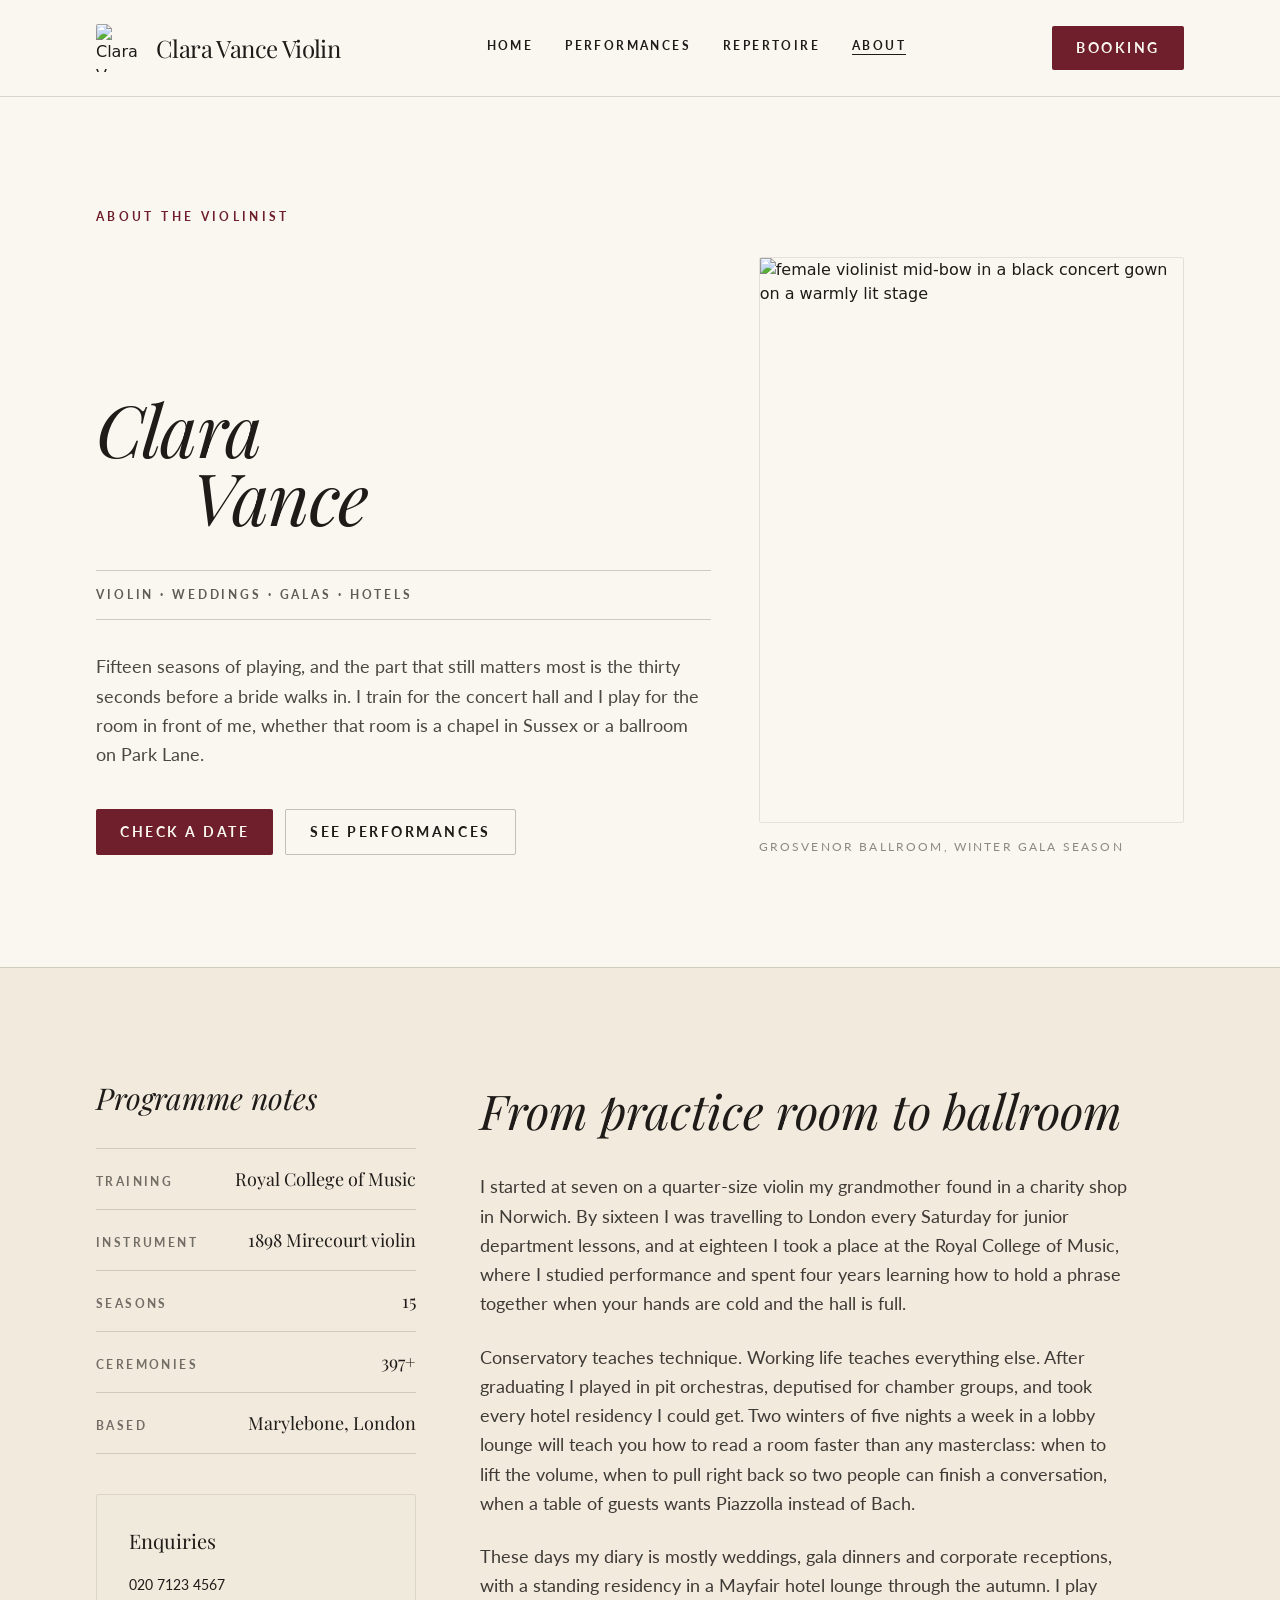
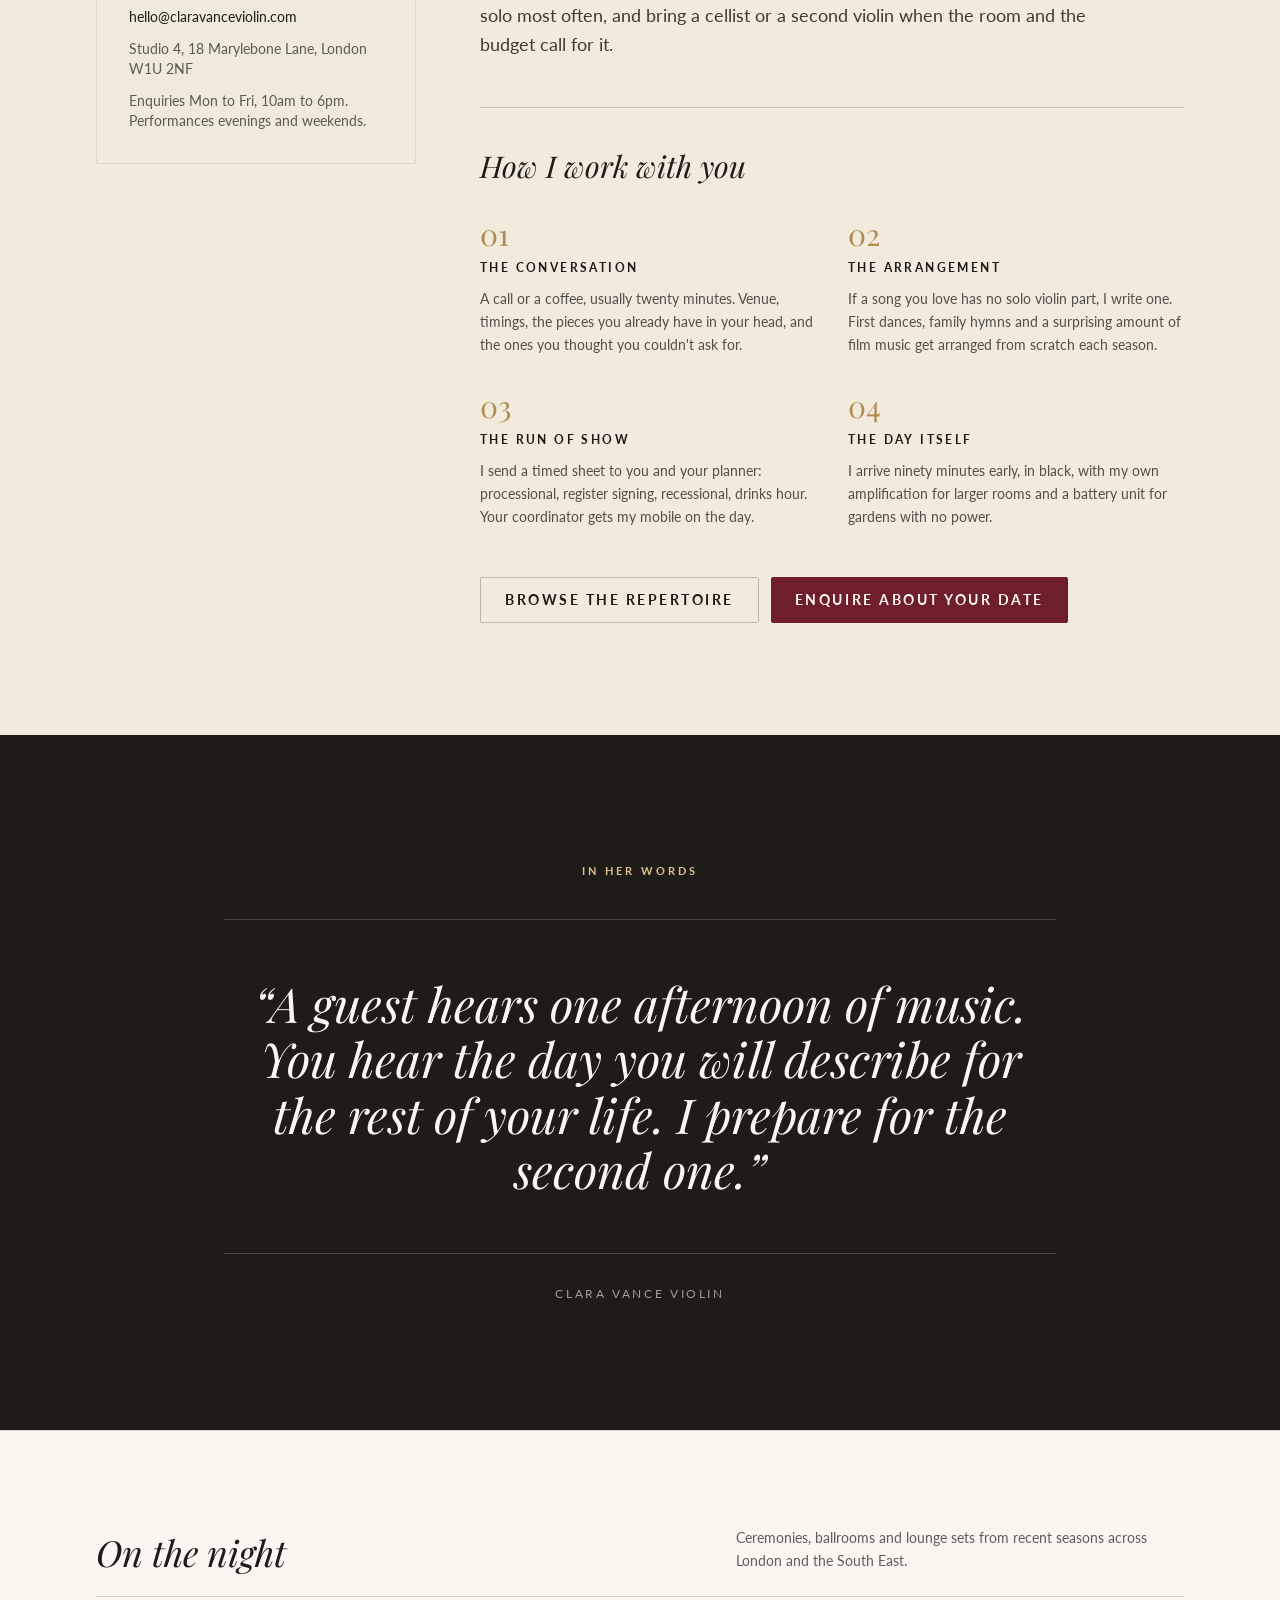
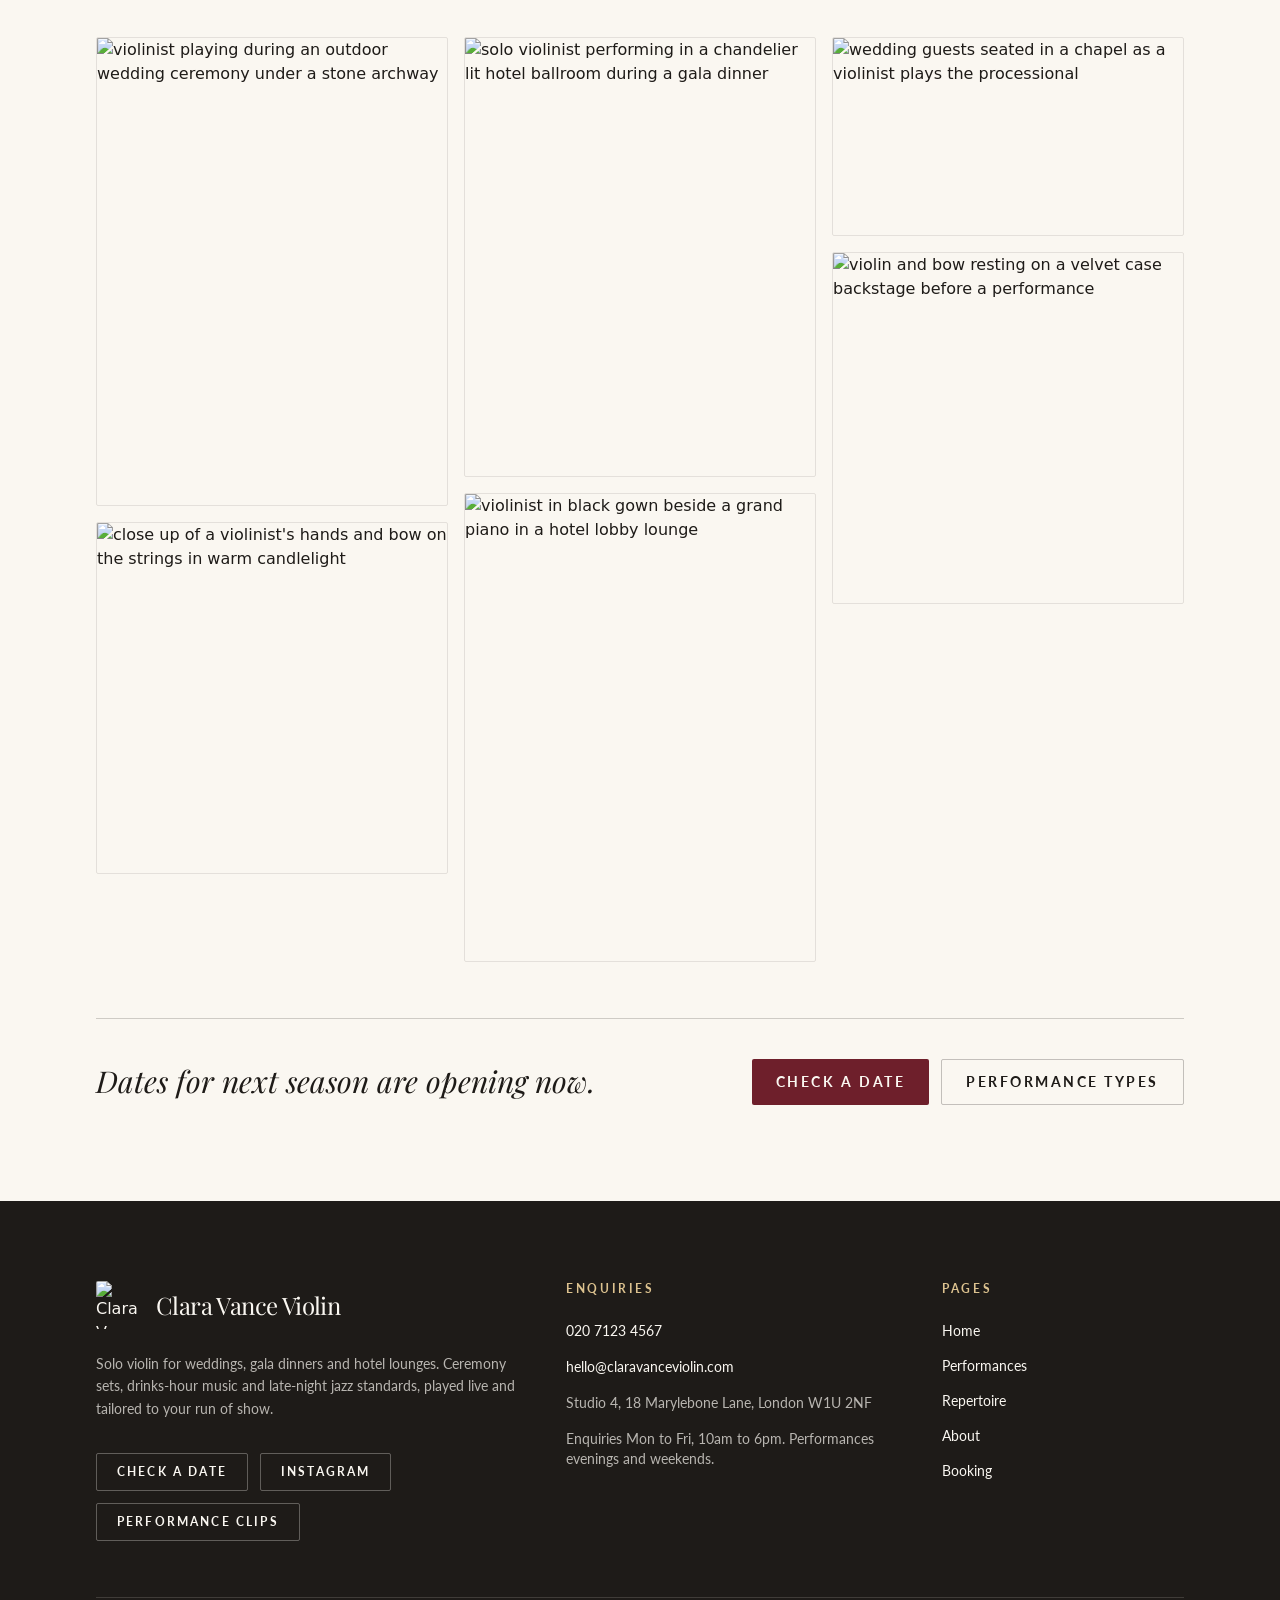
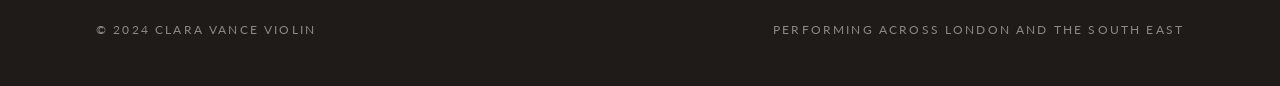
==== commit 39313a08: "Remove a section via the Tibly widget" ====
--- a/about.html
+++ b/about.html
@@ -25,7 +25,7 @@
 <script>document.addEventListener('input',function(e){var t=e.target;if(!t||t.type!=='range')return;var c=t.closest&&t.closest('.tibly-ba');if(c)c.style.setProperty('--ba',t.value+'%')});document.addEventListener('pointerdown',function(e){var c=e.target.closest&&e.target.closest('.tibly-ba');if(!c||e.button>0)return;e.preventDefault();var inp=c.querySelector('input[type=range]');var set=function(x){var r=c.getBoundingClientRect();if(!r.width)return;var p=Math.max(0,Math.min(100,(x-r.left)*100/r.width));c.style.setProperty('--ba',p+'%');if(inp)inp.value=Math.round(p)};set(e.clientX);var mv=function(ev){set(ev.clientX)};var up=function(){document.removeEventListener('pointermove',mv);document.removeEventListener('pointerup',up);document.removeEventListener('pointercancel',up)};document.addEventListener('pointermove',mv);document.addEventListener('pointerup',up);document.addEventListener('pointercancel',up)});document.addEventListener('click',function(e){var im=e.target.closest&&e.target.closest('[data-lightbox]');if(!im||!(im.currentSrc||im.src))return;e.preventDefault();var o=document.createElement('div');o.className='tibly-lb';var big=document.createElement('img');big.src=im.currentSrc||im.src;big.alt=im.alt||'';o.appendChild(big);o.addEventListener('click',function(){o.remove()});document.addEventListener('keydown',function esc(ev){if(ev.key==='Escape'){o.remove();document.removeEventListener('keydown',esc)}});document.body.appendChild(o)});document.addEventListener('click',function(e){var x=e.target.closest&&e.target.closest('[data-announce-close]');if(!x)return;var b=x.closest('[data-announce]');if(b){b.style.display='none';try{sessionStorage.setItem('tibly-announce','1')}catch(_){}}});addEventListener('DOMContentLoaded',function(){try{if(sessionStorage.getItem('tibly-announce')==='1'){var b=document.querySelector('[data-announce]');if(b)b.style.display='none'}}catch(_){}if('IntersectionObserver' in window&&!matchMedia('(prefers-reduced-motion:reduce)').matches){var els=document.querySelectorAll('[data-count]');if(els.length){var io=new IntersectionObserver(function(es){es.forEach(function(en){if(!en.isIntersecting)return;io.unobserve(en.target);var el=en.target,s=el.textContent||'',m=s.match(/[\d,]*\d(?:\.\d+)?/);if(!m)return;var raw=m[0],num=parseFloat(raw.replace(/,/g,''));if(!isFinite(num))return;if(!el.getAttribute('data-count'))el.setAttribute('data-count',s);var pre=s.slice(0,m.index),post=s.slice(m.index+raw.length),grp=raw.indexOf(',')>=0,dec=(raw.split('.')[1]||'').length,t0=performance.now();requestAnimationFrame(function tick(now){var p=Math.min((now-t0)/1400,1);p=1-Math.pow(1-p,3);var v=(num*p).toFixed(dec);if(grp)v=Number(v).toLocaleString('en-US',{minimumFractionDigits:dec});el.textContent=pre+v+post;if(p<1)requestAnimationFrame(tick)})})},{rootMargin:'0px 0px -10% 0px'});els.forEach(function(el){io.observe(el)})}}var badge=document.querySelector('[data-tibly-open]');if(badge){var src=document.querySelector('[data-tibly-field="hours"]');var txt=(src&&src.textContent||'').toLowerCase();var days=['sun','mon','tue','wed','thu','fri','sat'];var toMin=function(h,mm,ap){h=+h;mm=+(mm||0);if(ap==='pm'&&h!==12)h+=12;if(ap==='am'&&h===12)h=0;return h*60+mm};var spans=[];var re=/(sun|mon|tue|wed|thu|fri|sat|daily|every ?day)[a-z]*\s*(?:[-\u2013\u2014]\s*(sun|mon|tue|wed|thu|fri|sat)[a-z]*)?\s*:?\s*(\d{1,2})(?::(\d{2}))?\s*(am|pm)?\s*[-\u2013\u2014]\s*(\d{1,2})(?::(\d{2}))?\s*(am|pm)?/g,mm;while((mm=re.exec(txt))){var d1=mm[1].slice(0,3),d2=mm[2],ap1=mm[5]||(mm[8]==='pm'&&+mm[3]<=+mm[6]?'am':mm[8]),o=toMin(mm[3],mm[4],ap1),c=toMin(mm[6],mm[7],mm[8]);var from=d1==='dai'||d1==='eve'?0:days.indexOf(d1),to=d2?days.indexOf(d2.slice(0,3)):(d1==='dai'||d1==='eve'?6:from);if(from<0)continue;for(var d=from;;d=(d+1)%7){spans.push([d,o,c]);if(d===to)break}}if(spans.length){var now=new Date(),cur=now.getDay(),min=now.getHours()*60+now.getMinutes();var open=spans.some(function(s){return s[0]===cur&&min>=s[1]&&min<s[2]});badge.textContent=open?(badge.getAttribute('data-open-text')||'Open now'):(badge.getAttribute('data-closed-text')||'Closed now');badge.setAttribute('data-state',open?'open':'closed');badge.hidden=false}}});</script>
 <style>header a[aria-current="page"]:not(:has(img,svg)){text-decoration:underline;text-underline-offset:4px;text-decoration-thickness:1px}</style>
 <style>#nav-open~[class*="peer-checked:"][class*="fixed"]{min-height:100vh;min-height:100dvh}@media (prefers-reduced-motion:no-preference){label[for="nav-open"] span{transition:transform .3s ease,opacity .2s ease}header:has(#nav-open:checked) label[for="nav-open"]:not([aria-label="Close" i]) span:not(:has(span)):nth-of-type(1){transform:translateY(8px) rotate(45deg)}header:has(#nav-open:checked) label[for="nav-open"]:not([aria-label="Close" i]) span:not(:has(span)):nth-of-type(2){opacity:0}header:has(#nav-open:checked) label[for="nav-open"]:not([aria-label="Close" i]) span:not(:has(span)):nth-of-type(3){transform:translateY(-8px) rotate(-45deg)}#nav-open:checked~[class*="peer-checked:"]{animation:tibly-nav-in .25s ease}#nav-open:checked~[class*="peer-checked:"] label[for="nav-open"]{display:inline-block;animation:tibly-x-in .35s ease}@keyframes tibly-nav-in{from{opacity:0;transform:translateY(10px)}}@keyframes tibly-x-in{from{opacity:0;transform:rotate(-90deg) scale(.6)}}}</style>
-<link rel="stylesheet" href="/styles.css?v=04a5b205">
+<link rel="stylesheet" href="/styles.css?v=a49684c9">
 </head>
 <body>
 <!-- block:header -->
